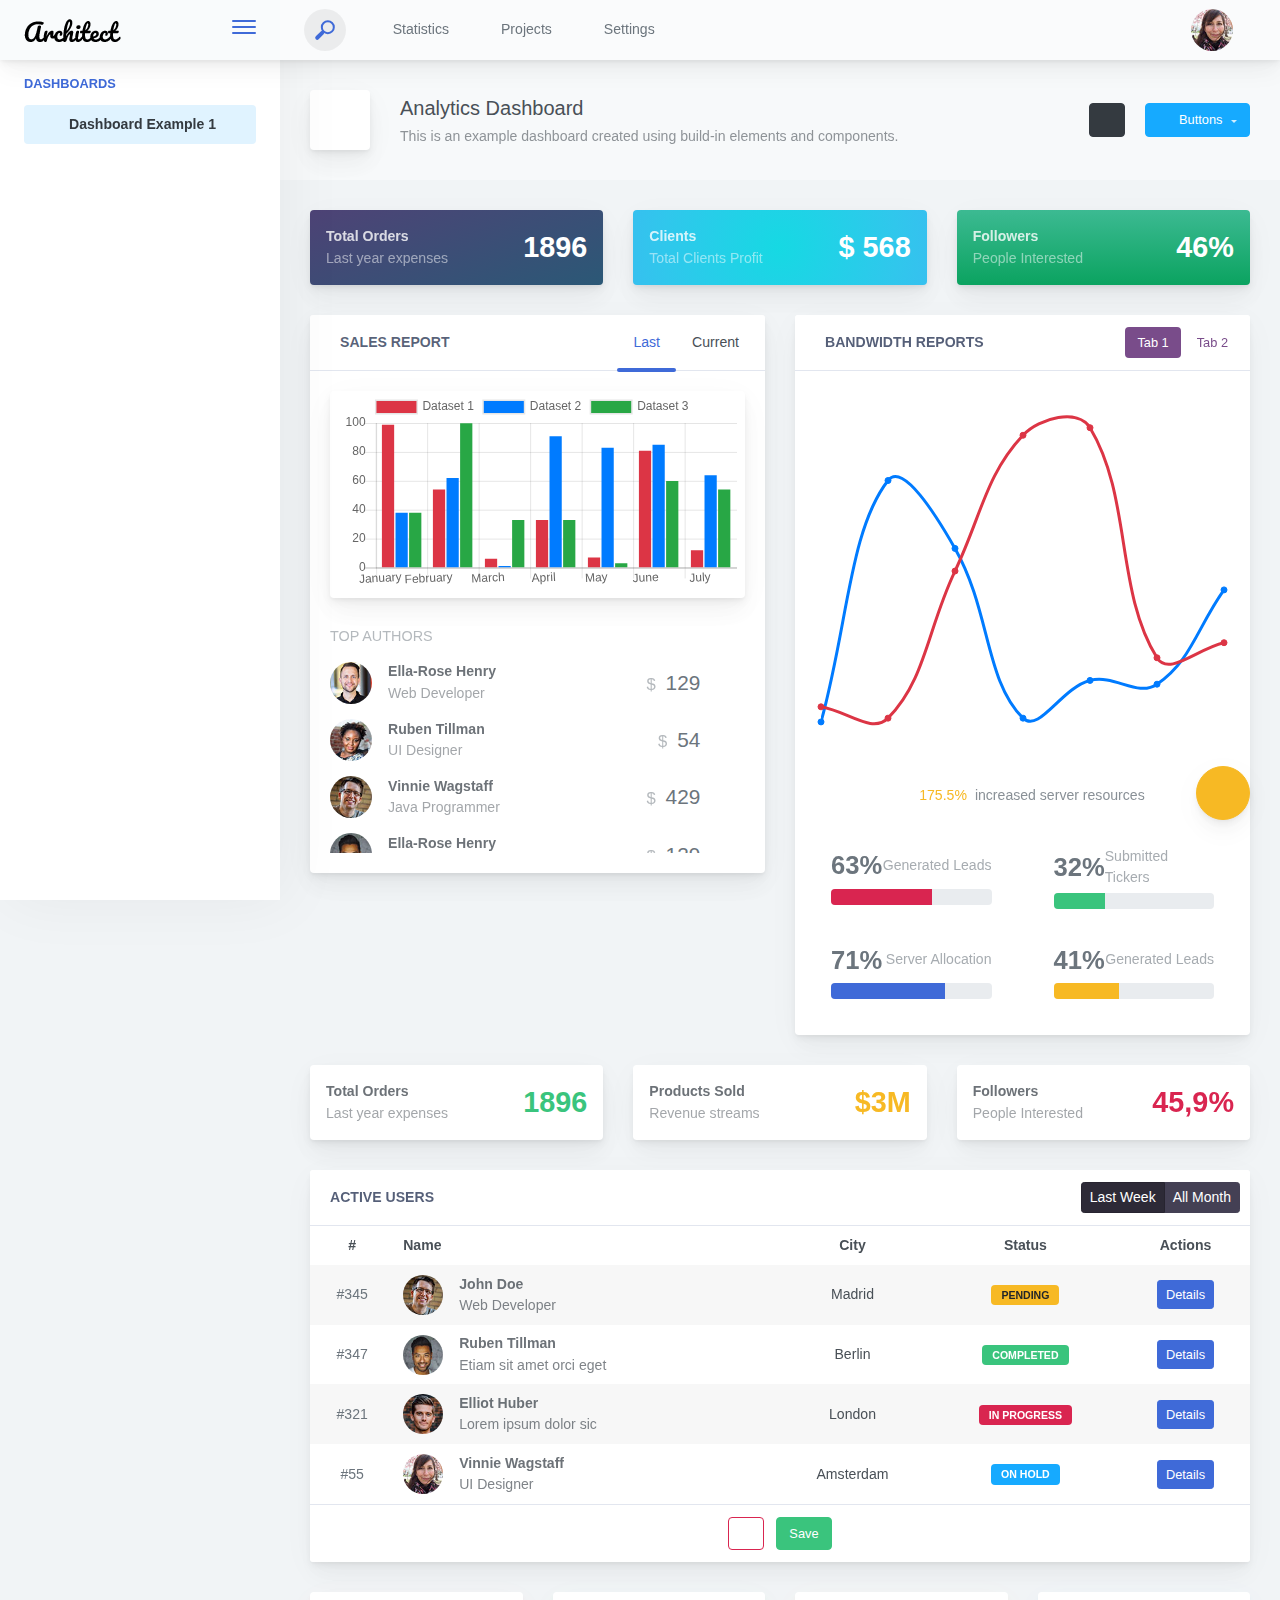
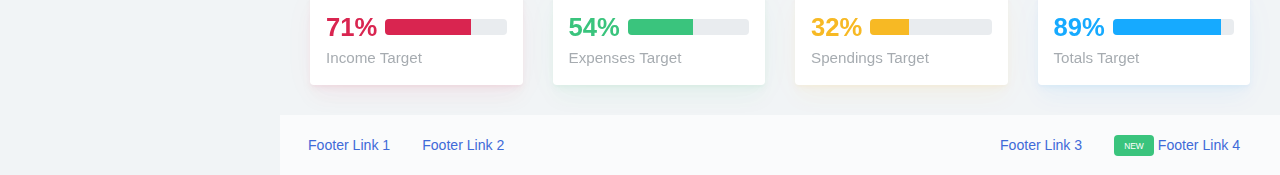
==== dashboard.html @ 9f09ddbc "Dashboard login" ====
<!doctype html>
<html lang="en">

<head>
    <meta charset="utf-8">
    <meta http-equiv="X-UA-Compatible" content="IE=edge">
    <meta http-equiv="Content-Language" content="en">
    <meta http-equiv="Content-Type" content="text/html; charset=utf-8" />
    <title>Dashboard</title>
    <meta name="viewport"
        content="width=device-width, initial-scale=1, maximum-scale=1, user-scalable=no, shrink-to-fit=no" />
    <meta name="msapplication-tap-highlight" content="no">
    <link href="./css/dash.css" rel="stylesheet">
</head>

<body>
    <div class="app-container app-theme-white body-tabs-shadow fixed-sidebar fixed-header">
        <div class="app-header header-shadow">
            <div class="app-header__logo">
                <div class="logo-src"></div>
                <div class="header__pane ml-auto">
                    <div>
                        <button type="button" class="hamburger close-sidebar-btn hamburger--elastic"
                            data-class="closed-sidebar">
                            <span class="hamburger-box">
                                <span class="hamburger-inner"></span>
                            </span>
                        </button>
                    </div>
                </div>
            </div>
            <div class="app-header__mobile-menu">
                <div>
                    <button type="button" class="hamburger hamburger--elastic mobile-toggle-nav">
                        <span class="hamburger-box">
                            <span class="hamburger-inner"></span>
                        </span>
                    </button>
                </div>
            </div>
            <div class="app-header__menu">
                <span>
                    <button type="button"
                        class="btn-icon btn-icon-only btn btn-primary btn-sm mobile-toggle-header-nav">
                        <span class="btn-icon-wrapper">
                            <i class="fa fa-ellipsis-v fa-w-6"></i>
                        </span>
                    </button>
                </span>
            </div>
            <div class="app-header__content">
                <div class="app-header-left">
                    <div class="search-wrapper">
                        <div class="input-holder">
                            <input type="text" class="search-input" placeholder="Type to search">
                            <button class="search-icon"><span></span></button>
                        </div>
                        <button class="close"></button>
                    </div>
                    <ul class="header-menu nav">
                        <li class="nav-item">
                            <a href="javascript:void(0);" class="nav-link">
                                <i class="nav-link-icon fa fa-database"> </i>
                                Statistics
                            </a>
                        </li>
                        <li class="btn-group nav-item">
                            <a href="javascript:void(0);" class="nav-link">
                                <i class="nav-link-icon fa fa-edit"></i>
                                Projects
                            </a>
                        </li>
                        <li class="dropdown nav-item">
                            <a href="javascript:void(0);" class="nav-link">
                                <i class="nav-link-icon fa fa-cog"></i>
                                Settings
                            </a>
                        </li>
                    </ul>
                </div>
                <div class="app-header-right">
                    <div class="header-btn-lg pr-0">
                        <div class="widget-content p-0">
                            <div class="widget-content-wrapper">
                                <div class="widget-content-left">
                                    <div class="btn-group">
                                        <a data-toggle="dropdown" aria-haspopup="true" aria-expanded="false"
                                            class="p-0 btn">
                                            <img width="42" class="rounded-circle" src="assets/images/avatars/1.jpg"
                                                alt="">
                                            <i class="fa fa-angle-down ml-2 opacity-8"></i>
                                        </a>
                                        <div tabindex="-1" role="menu" aria-hidden="true"
                                            class="dropdown-menu dropdown-menu-right">
                                            <button type="button" tabindex="0" class="dropdown-item">User
                                                Account</button>
                                            <button type="button" tabindex="0" class="dropdown-item">Settings</button>
                                            <h6 tabindex="-1" class="dropdown-header">Header</h6>
                                            <button type="button" tabindex="0" class="dropdown-item">Actions</button>
                                            <div tabindex="-1" class="dropdown-divider"></div>
                                            <button type="button" tabindex="0" class="dropdown-item">Dividers</button>
                                        </div>
                                    </div>
                                </div>
                                <div class="widget-content-left  ml-3 header-user-info">
                                    <div class="widget-heading">
                                        Alina Mclourd
                                    </div>
                                    <div class="widget-subheading">
                                        VP People Manager
                                    </div>
                                </div>
                                <div class="widget-content-right header-user-info ml-3">
                                    <button type="button"
                                        class="btn-shadow p-1 btn btn-primary btn-sm show-toastr-example">
                                        <i class="fa text-white fa-calendar pr-1 pl-1"></i>
                                    </button>
                                </div>
                            </div>
                        </div>
                    </div>
                </div>
            </div>
        </div>
        <div class="ui-theme-settings">
            <button type="button" id="TooltipDemo" class="btn-open-options btn btn-warning">
                <i class="fa fa-cog fa-w-16 fa-spin fa-2x"></i>
            </button>
            <div class="theme-settings__inner">
                <div class="scrollbar-container">
                    <div class="theme-settings__options-wrapper">
                        <h3 class="themeoptions-heading">Layout Options
                        </h3>
                        <div class="p-3">
                            <ul class="list-group">
                                <li class="list-group-item">
                                    <div class="widget-content p-0">
                                        <div class="widget-content-wrapper">
                                            <div class="widget-content-left mr-3">
                                                <div class="switch has-switch switch-container-class"
                                                    data-class="fixed-header">
                                                    <div class="switch-animate switch-on">
                                                        <input type="checkbox" checked data-toggle="toggle"
                                                            data-onstyle="success">
                                                    </div>
                                                </div>
                                            </div>
                                            <div class="widget-content-left">
                                                <div class="widget-heading">Fixed Header
                                                </div>
                                                <div class="widget-subheading">Makes the header top fixed, always
                                                    visible!
                                                </div>
                                            </div>
                                        </div>
                                    </div>
                                </li>
                                <li class="list-group-item">
                                    <div class="widget-content p-0">
                                        <div class="widget-content-wrapper">
                                            <div class="widget-content-left mr-3">
                                                <div class="switch has-switch switch-container-class"
                                                    data-class="fixed-sidebar">
                                                    <div class="switch-animate switch-on">
                                                        <input type="checkbox" checked data-toggle="toggle"
                                                            data-onstyle="success">
                                                    </div>
                                                </div>
                                            </div>
                                            <div class="widget-content-left">
                                                <div class="widget-heading">Fixed Sidebar
                                                </div>
                                                <div class="widget-subheading">Makes the sidebar left fixed, always
                                                    visible!
                                                </div>
                                            </div>
                                        </div>
                                    </div>
                                </li>
                                <li class="list-group-item">
                                    <div class="widget-content p-0">
                                        <div class="widget-content-wrapper">
                                            <div class="widget-content-left mr-3">
                                                <div class="switch has-switch switch-container-class"
                                                    data-class="fixed-footer">
                                                    <div class="switch-animate switch-off">
                                                        <input type="checkbox" data-toggle="toggle"
                                                            data-onstyle="success">
                                                    </div>
                                                </div>
                                            </div>
                                            <div class="widget-content-left">
                                                <div class="widget-heading">Fixed Footer
                                                </div>
                                                <div class="widget-subheading">Makes the app footer bottom fixed, always
                                                    visible!
                                                </div>
                                            </div>
                                        </div>
                                    </div>
                                </li>
                            </ul>
                        </div>
                        <h3 class="themeoptions-heading">
                            <div>
                                Header Options
                            </div>
                            <button type="button"
                                class="btn-pill btn-shadow btn-wide ml-auto btn btn-focus btn-sm switch-header-cs-class"
                                data-class="">
                                Restore Default
                            </button>
                        </h3>
                        <div class="p-3">
                            <ul class="list-group">
                                <li class="list-group-item">
                                    <h5 class="pb-2">Choose Color Scheme
                                    </h5>
                                    <div class="theme-settings-swatches">
                                        <div class="swatch-holder bg-primary switch-header-cs-class"
                                            data-class="bg-primary header-text-light">
                                        </div>
                                        <div class="swatch-holder bg-secondary switch-header-cs-class"
                                            data-class="bg-secondary header-text-light">
                                        </div>
                                        <div class="swatch-holder bg-success switch-header-cs-class"
                                            data-class="bg-success header-text-dark">
                                        </div>
                                        <div class="swatch-holder bg-info switch-header-cs-class"
                                            data-class="bg-info header-text-dark">
                                        </div>
                                        <div class="swatch-holder bg-warning switch-header-cs-class"
                                            data-class="bg-warning header-text-dark">
                                        </div>
                                        <div class="swatch-holder bg-danger switch-header-cs-class"
                                            data-class="bg-danger header-text-light">
                                        </div>
                                        <div class="swatch-holder bg-light switch-header-cs-class"
                                            data-class="bg-light header-text-dark">
                                        </div>
                                        <div class="swatch-holder bg-dark switch-header-cs-class"
                                            data-class="bg-dark header-text-light">
                                        </div>
                                        <div class="swatch-holder bg-focus switch-header-cs-class"
                                            data-class="bg-focus header-text-light">
                                        </div>
                                        <div class="swatch-holder bg-alternate switch-header-cs-class"
                                            data-class="bg-alternate header-text-light">
                                        </div>
                                        <div class="divider">
                                        </div>
                                        <div class="swatch-holder bg-vicious-stance switch-header-cs-class"
                                            data-class="bg-vicious-stance header-text-light">
                                        </div>
                                        <div class="swatch-holder bg-midnight-bloom switch-header-cs-class"
                                            data-class="bg-midnight-bloom header-text-light">
                                        </div>
                                        <div class="swatch-holder bg-night-sky switch-header-cs-class"
                                            data-class="bg-night-sky header-text-light">
                                        </div>
                                        <div class="swatch-holder bg-slick-carbon switch-header-cs-class"
                                            data-class="bg-slick-carbon header-text-light">
                                        </div>
                                        <div class="swatch-holder bg-asteroid switch-header-cs-class"
                                            data-class="bg-asteroid header-text-light">
                                        </div>
                                        <div class="swatch-holder bg-royal switch-header-cs-class"
                                            data-class="bg-royal header-text-light">
                                        </div>
                                        <div class="swatch-holder bg-warm-flame switch-header-cs-class"
                                            data-class="bg-warm-flame header-text-dark">
                                        </div>
                                        <div class="swatch-holder bg-night-fade switch-header-cs-class"
                                            data-class="bg-night-fade header-text-dark">
                                        </div>
                                        <div class="swatch-holder bg-sunny-morning switch-header-cs-class"
                                            data-class="bg-sunny-morning header-text-dark">
                                        </div>
                                        <div class="swatch-holder bg-tempting-azure switch-header-cs-class"
                                            data-class="bg-tempting-azure header-text-dark">
                                        </div>
                                        <div class="swatch-holder bg-amy-crisp switch-header-cs-class"
                                            data-class="bg-amy-crisp header-text-dark">
                                        </div>
                                        <div class="swatch-holder bg-heavy-rain switch-header-cs-class"
                                            data-class="bg-heavy-rain header-text-dark">
                                        </div>
                                        <div class="swatch-holder bg-mean-fruit switch-header-cs-class"
                                            data-class="bg-mean-fruit header-text-dark">
                                        </div>
                                        <div class="swatch-holder bg-malibu-beach switch-header-cs-class"
                                            data-class="bg-malibu-beach header-text-light">
                                        </div>
                                        <div class="swatch-holder bg-deep-blue switch-header-cs-class"
                                            data-class="bg-deep-blue header-text-dark">
                                        </div>
                                        <div class="swatch-holder bg-ripe-malin switch-header-cs-class"
                                            data-class="bg-ripe-malin header-text-light">
                                        </div>
                                        <div class="swatch-holder bg-arielle-smile switch-header-cs-class"
                                            data-class="bg-arielle-smile header-text-light">
                                        </div>
                                        <div class="swatch-holder bg-plum-plate switch-header-cs-class"
                                            data-class="bg-plum-plate header-text-light">
                                        </div>
                                        <div class="swatch-holder bg-happy-fisher switch-header-cs-class"
                                            data-class="bg-happy-fisher header-text-dark">
                                        </div>
                                        <div class="swatch-holder bg-happy-itmeo switch-header-cs-class"
                                            data-class="bg-happy-itmeo header-text-light">
                                        </div>
                                        <div class="swatch-holder bg-mixed-hopes switch-header-cs-class"
                                            data-class="bg-mixed-hopes header-text-light">
                                        </div>
                                        <div class="swatch-holder bg-strong-bliss switch-header-cs-class"
                                            data-class="bg-strong-bliss header-text-light">
                                        </div>
                                        <div class="swatch-holder bg-grow-early switch-header-cs-class"
                                            data-class="bg-grow-early header-text-light">
                                        </div>
                                        <div class="swatch-holder bg-love-kiss switch-header-cs-class"
                                            data-class="bg-love-kiss header-text-light">
                                        </div>
                                        <div class="swatch-holder bg-premium-dark switch-header-cs-class"
                                            data-class="bg-premium-dark header-text-light">
                                        </div>
                                        <div class="swatch-holder bg-happy-green switch-header-cs-class"
                                            data-class="bg-happy-green header-text-light">
                                        </div>
                                    </div>
                                </li>
                            </ul>
                        </div>
                        <h3 class="themeoptions-heading">
                            <div>Sidebar Options</div>
                            <button type="button"
                                class="btn-pill btn-shadow btn-wide ml-auto btn btn-focus btn-sm switch-sidebar-cs-class"
                                data-class="">
                                Restore Default
                            </button>
                        </h3>
                        <div class="p-3">
                            <ul class="list-group">
                                <li class="list-group-item">
                                    <h5 class="pb-2">Choose Color Scheme
                                    </h5>
                                    <div class="theme-settings-swatches">
                                        <div class="swatch-holder bg-primary switch-sidebar-cs-class"
                                            data-class="bg-primary sidebar-text-light">
                                        </div>
                                        <div class="swatch-holder bg-secondary switch-sidebar-cs-class"
                                            data-class="bg-secondary sidebar-text-light">
                                        </div>
                                        <div class="swatch-holder bg-success switch-sidebar-cs-class"
                                            data-class="bg-success sidebar-text-dark">
                                        </div>
                                        <div class="swatch-holder bg-info switch-sidebar-cs-class"
                                            data-class="bg-info sidebar-text-dark">
                                        </div>
                                        <div class="swatch-holder bg-warning switch-sidebar-cs-class"
                                            data-class="bg-warning sidebar-text-dark">
                                        </div>
                                        <div class="swatch-holder bg-danger switch-sidebar-cs-class"
                                            data-class="bg-danger sidebar-text-light">
                                        </div>
                                        <div class="swatch-holder bg-light switch-sidebar-cs-class"
                                            data-class="bg-light sidebar-text-dark">
                                        </div>
                                        <div class="swatch-holder bg-dark switch-sidebar-cs-class"
                                            data-class="bg-dark sidebar-text-light">
                                        </div>
                                        <div class="swatch-holder bg-focus switch-sidebar-cs-class"
                                            data-class="bg-focus sidebar-text-light">
                                        </div>
                                        <div class="swatch-holder bg-alternate switch-sidebar-cs-class"
                                            data-class="bg-alternate sidebar-text-light">
                                        </div>
                                        <div class="divider">
                                        </div>
                                        <div class="swatch-holder bg-vicious-stance switch-sidebar-cs-class"
                                            data-class="bg-vicious-stance sidebar-text-light">
                                        </div>
                                        <div class="swatch-holder bg-midnight-bloom switch-sidebar-cs-class"
                                            data-class="bg-midnight-bloom sidebar-text-light">
                                        </div>
                                        <div class="swatch-holder bg-night-sky switch-sidebar-cs-class"
                                            data-class="bg-night-sky sidebar-text-light">
                                        </div>
                                        <div class="swatch-holder bg-slick-carbon switch-sidebar-cs-class"
                                            data-class="bg-slick-carbon sidebar-text-light">
                                        </div>
                                        <div class="swatch-holder bg-asteroid switch-sidebar-cs-class"
                                            data-class="bg-asteroid sidebar-text-light">
                                        </div>
                                        <div class="swatch-holder bg-royal switch-sidebar-cs-class"
                                            data-class="bg-royal sidebar-text-light">
                                        </div>
                                        <div class="swatch-holder bg-warm-flame switch-sidebar-cs-class"
                                            data-class="bg-warm-flame sidebar-text-dark">
                                        </div>
                                        <div class="swatch-holder bg-night-fade switch-sidebar-cs-class"
                                            data-class="bg-night-fade sidebar-text-dark">
                                        </div>
                                        <div class="swatch-holder bg-sunny-morning switch-sidebar-cs-class"
                                            data-class="bg-sunny-morning sidebar-text-dark">
                                        </div>
                                        <div class="swatch-holder bg-tempting-azure switch-sidebar-cs-class"
                                            data-class="bg-tempting-azure sidebar-text-dark">
                                        </div>
                                        <div class="swatch-holder bg-amy-crisp switch-sidebar-cs-class"
                                            data-class="bg-amy-crisp sidebar-text-dark">
                                        </div>
                                        <div class="swatch-holder bg-heavy-rain switch-sidebar-cs-class"
                                            data-class="bg-heavy-rain sidebar-text-dark">
                                        </div>
                                        <div class="swatch-holder bg-mean-fruit switch-sidebar-cs-class"
                                            data-class="bg-mean-fruit sidebar-text-dark">
                                        </div>
                                        <div class="swatch-holder bg-malibu-beach switch-sidebar-cs-class"
                                            data-class="bg-malibu-beach sidebar-text-light">
                                        </div>
                                        <div class="swatch-holder bg-deep-blue switch-sidebar-cs-class"
                                            data-class="bg-deep-blue sidebar-text-dark">
                                        </div>
                                        <div class="swatch-holder bg-ripe-malin switch-sidebar-cs-class"
                                            data-class="bg-ripe-malin sidebar-text-light">
                                        </div>
                                        <div class="swatch-holder bg-arielle-smile switch-sidebar-cs-class"
                                            data-class="bg-arielle-smile sidebar-text-light">
                                        </div>
                                        <div class="swatch-holder bg-plum-plate switch-sidebar-cs-class"
                                            data-class="bg-plum-plate sidebar-text-light">
                                        </div>
                                        <div class="swatch-holder bg-happy-fisher switch-sidebar-cs-class"
                                            data-class="bg-happy-fisher sidebar-text-dark">
                                        </div>
                                        <div class="swatch-holder bg-happy-itmeo switch-sidebar-cs-class"
                                            data-class="bg-happy-itmeo sidebar-text-light">
                                        </div>
                                        <div class="swatch-holder bg-mixed-hopes switch-sidebar-cs-class"
                                            data-class="bg-mixed-hopes sidebar-text-light">
                                        </div>
                                        <div class="swatch-holder bg-strong-bliss switch-sidebar-cs-class"
                                            data-class="bg-strong-bliss sidebar-text-light">
                                        </div>
                                        <div class="swatch-holder bg-grow-early switch-sidebar-cs-class"
                                            data-class="bg-grow-early sidebar-text-light">
                                        </div>
                                        <div class="swatch-holder bg-love-kiss switch-sidebar-cs-class"
                                            data-class="bg-love-kiss sidebar-text-light">
                                        </div>
                                        <div class="swatch-holder bg-premium-dark switch-sidebar-cs-class"
                                            data-class="bg-premium-dark sidebar-text-light">
                                        </div>
                                        <div class="swatch-holder bg-happy-green switch-sidebar-cs-class"
                                            data-class="bg-happy-green sidebar-text-light">
                                        </div>
                                    </div>
                                </li>
                            </ul>
                        </div>
                        <h3 class="themeoptions-heading">
                            <div>Main Content Options</div>
                            <button type="button"
                                class="btn-pill btn-shadow btn-wide ml-auto active btn btn-focus btn-sm">Restore Default
                            </button>
                        </h3>
                        <div class="p-3">
                            <ul class="list-group">
                                <li class="list-group-item">
                                    <h5 class="pb-2">Page Section Tabs
                                    </h5>
                                    <div class="theme-settings-swatches">
                                        <div role="group" class="mt-2 btn-group">
                                            <button type="button"
                                                class="btn-wide btn-shadow btn-primary btn btn-secondary switch-theme-class"
                                                data-class="body-tabs-line">
                                                Line
                                            </button>
                                            <button type="button"
                                                class="btn-wide btn-shadow btn-primary active btn btn-secondary switch-theme-class"
                                                data-class="body-tabs-shadow">
                                                Shadow
                                            </button>
                                        </div>
                                    </div>
                                </li>
                            </ul>
                        </div>
                    </div>
                </div>
            </div>
        </div>
        <div class="app-main">
            <div class="app-sidebar sidebar-shadow">
                <div class="app-header__logo">
                    <div class="logo-src"></div>
                    <div class="header__pane ml-auto">
                        <div>
                            <button type="button" class="hamburger close-sidebar-btn hamburger--elastic"
                                data-class="closed-sidebar">
                                <span class="hamburger-box">
                                    <span class="hamburger-inner"></span>
                                </span>
                            </button>
                        </div>
                    </div>
                </div>
                <div class="app-header__mobile-menu">
                    <div>
                        <button type="button" class="hamburger hamburger--elastic mobile-toggle-nav">
                            <span class="hamburger-box">
                                <span class="hamburger-inner"></span>
                            </span>
                        </button>
                    </div>
                </div>
                <div class="app-header__menu">
                    <span>
                        <button type="button"
                            class="btn-icon btn-icon-only btn btn-primary btn-sm mobile-toggle-header-nav">
                            <span class="btn-icon-wrapper">
                                <i class="fa fa-ellipsis-v fa-w-6"></i>
                            </span>
                        </button>
                    </span>
                </div>
                <div class="scrollbar-sidebar">
                    <div class="app-sidebar__inner">
                        <ul class="vertical-nav-menu">
                            <li class="app-sidebar__heading">Dashboards</li>
                            <li>
                                <a href="index.html" class="mm-active">
                                    <i class="metismenu-icon pe-7s-rocket"></i>
                                    Dashboard Example 1
                                </a>
                            </li>                            
                        </ul>
                    </div>
                </div>
            </div>
            <div class="app-main__outer">
                <div class="app-main__inner">
                    <div class="app-page-title">
                        <div class="page-title-wrapper">
                            <div class="page-title-heading">
                                <div class="page-title-icon">
                                    <i class="pe-7s-car icon-gradient bg-mean-fruit">
                                    </i>
                                </div>
                                <div>Analytics Dashboard
                                    <div class="page-title-subheading">This is an example dashboard created using
                                        build-in elements and components.
                                    </div>
                                </div>
                            </div>
                            <div class="page-title-actions">
                                <button type="button" data-toggle="tooltip" title="Example Tooltip"
                                    data-placement="bottom" class="btn-shadow mr-3 btn btn-dark">
                                    <i class="fa fa-star"></i>
                                </button>
                                <div class="d-inline-block dropdown">
                                    <button type="button" data-toggle="dropdown" aria-haspopup="true"
                                        aria-expanded="false" class="btn-shadow dropdown-toggle btn btn-info">
                                        <span class="btn-icon-wrapper pr-2 opacity-7">
                                            <i class="fa fa-business-time fa-w-20"></i>
                                        </span>
                                        Buttons
                                    </button>
                                    <div tabindex="-1" role="menu" aria-hidden="true"
                                        class="dropdown-menu dropdown-menu-right">
                                        <ul class="nav flex-column">
                                            <li class="nav-item">
                                                <a href="javascript:void(0);" class="nav-link">
                                                    <i class="nav-link-icon lnr-inbox"></i>
                                                    <span>
                                                        Inbox
                                                    </span>
                                                    <div class="ml-auto badge badge-pill badge-secondary">86</div>
                                                </a>
                                            </li>
                                            <li class="nav-item">
                                                <a href="javascript:void(0);" class="nav-link">
                                                    <i class="nav-link-icon lnr-book"></i>
                                                    <span>
                                                        Book
                                                    </span>
                                                    <div class="ml-auto badge badge-pill badge-danger">5</div>
                                                </a>
                                            </li>
                                            <li class="nav-item">
                                                <a href="javascript:void(0);" class="nav-link">
                                                    <i class="nav-link-icon lnr-picture"></i>
                                                    <span>
                                                        Picture
                                                    </span>
                                                </a>
                                            </li>
                                            <li class="nav-item">
                                                <a disabled href="javascript:void(0);" class="nav-link disabled">
                                                    <i class="nav-link-icon lnr-file-empty"></i>
                                                    <span>
                                                        File Disabled
                                                    </span>
                                                </a>
                                            </li>
                                        </ul>
                                    </div>
                                </div>
                            </div>
                        </div>
                    </div>
                    <div class="row">
                        <div class="col-md-6 col-xl-4">
                            <div class="card mb-3 widget-content bg-midnight-bloom">
                                <div class="widget-content-wrapper text-white">
                                    <div class="widget-content-left">
                                        <div class="widget-heading">Total Orders</div>
                                        <div class="widget-subheading">Last year expenses</div>
                                    </div>
                                    <div class="widget-content-right">
                                        <div class="widget-numbers text-white"><span>1896</span></div>
                                    </div>
                                </div>
                            </div>
                        </div>
                        <div class="col-md-6 col-xl-4">
                            <div class="card mb-3 widget-content bg-arielle-smile">
                                <div class="widget-content-wrapper text-white">
                                    <div class="widget-content-left">
                                        <div class="widget-heading">Clients</div>
                                        <div class="widget-subheading">Total Clients Profit</div>
                                    </div>
                                    <div class="widget-content-right">
                                        <div class="widget-numbers text-white"><span>$ 568</span></div>
                                    </div>
                                </div>
                            </div>
                        </div>
                        <div class="col-md-6 col-xl-4">
                            <div class="card mb-3 widget-content bg-grow-early">
                                <div class="widget-content-wrapper text-white">
                                    <div class="widget-content-left">
                                        <div class="widget-heading">Followers</div>
                                        <div class="widget-subheading">People Interested</div>
                                    </div>
                                    <div class="widget-content-right">
                                        <div class="widget-numbers text-white"><span>46%</span></div>
                                    </div>
                                </div>
                            </div>
                        </div>
                        <div class="d-xl-none d-lg-block col-md-6 col-xl-4">
                            <div class="card mb-3 widget-content bg-premium-dark">
                                <div class="widget-content-wrapper text-white">
                                    <div class="widget-content-left">
                                        <div class="widget-heading">Products Sold</div>
                                        <div class="widget-subheading">Revenue streams</div>
                                    </div>
                                    <div class="widget-content-right">
                                        <div class="widget-numbers text-warning"><span>$14M</span></div>
                                    </div>
                                </div>
                            </div>
                        </div>
                    </div>
                    <div class="row">
                        <div class="col-md-12 col-lg-6">
                            <div class="mb-3 card">
                                <div class="card-header-tab card-header-tab-animation card-header">
                                    <div class="card-header-title">
                                        <i class="header-icon lnr-apartment icon-gradient bg-love-kiss"> </i>
                                        Sales Report
                                    </div>
                                    <ul class="nav">
                                        <li class="nav-item"><a href="javascript:void(0);"
                                                class="active nav-link">Last</a></li>
                                        <li class="nav-item"><a href="javascript:void(0);"
                                                class="nav-link second-tab-toggle">Current</a></li>
                                    </ul>
                                </div>
                                <div class="card-body">
                                    <div class="tab-content">
                                        <div class="tab-pane fade show active" id="tabs-eg-77">
                                            <div class="card mb-3 widget-chart widget-chart2 text-left w-100">
                                                <div class="widget-chat-wrapper-outer">
                                                    <div
                                                        class="widget-chart-wrapper widget-chart-wrapper-lg opacity-10 m-0">
                                                        <canvas id="canvas"></canvas>
                                                    </div>
                                                </div>
                                            </div>
                                            <h6
                                                class="text-muted text-uppercase font-size-md opacity-5 font-weight-normal">
                                                Top Authors</h6>
                                            <div class="scroll-area-sm">
                                                <div class="scrollbar-container">
                                                    <ul
                                                        class="rm-list-borders rm-list-borders-scroll list-group list-group-flush">
                                                        <li class="list-group-item">
                                                            <div class="widget-content p-0">
                                                                <div class="widget-content-wrapper">
                                                                    <div class="widget-content-left mr-3">
                                                                        <img width="42" class="rounded-circle"
                                                                            src="assets/images/avatars/9.jpg" alt="">
                                                                    </div>
                                                                    <div class="widget-content-left">
                                                                        <div class="widget-heading">Ella-Rose Henry
                                                                        </div>
                                                                        <div class="widget-subheading">Web Developer
                                                                        </div>
                                                                    </div>
                                                                    <div class="widget-content-right">
                                                                        <div class="font-size-xlg text-muted">
                                                                            <small class="opacity-5 pr-1">$</small>
                                                                            <span>129</span>
                                                                            <small class="text-danger pl-2">
                                                                                <i class="fa fa-angle-down"></i>
                                                                            </small>
                                                                        </div>
                                                                    </div>
                                                                </div>
                                                            </div>
                                                        </li>
                                                        <li class="list-group-item">
                                                            <div class="widget-content p-0">
                                                                <div class="widget-content-wrapper">
                                                                    <div class="widget-content-left mr-3">
                                                                        <img width="42" class="rounded-circle"
                                                                            src="assets/images/avatars/5.jpg" alt="">
                                                                    </div>
                                                                    <div class="widget-content-left">
                                                                        <div class="widget-heading">Ruben Tillman</div>
                                                                        <div class="widget-subheading">UI Designer</div>
                                                                    </div>
                                                                    <div class="widget-content-right">
                                                                        <div class="font-size-xlg text-muted">
                                                                            <small class="opacity-5 pr-1">$</small>
                                                                            <span>54</span>
                                                                            <small class="text-success pl-2">
                                                                                <i class="fa fa-angle-up"></i>
                                                                            </small>
                                                                        </div>
                                                                    </div>
                                                                </div>
                                                            </div>
                                                        </li>
                                                        <li class="list-group-item">
                                                            <div class="widget-content p-0">
                                                                <div class="widget-content-wrapper">
                                                                    <div class="widget-content-left mr-3">
                                                                        <img width="42" class="rounded-circle"
                                                                            src="assets/images/avatars/4.jpg" alt="">
                                                                    </div>
                                                                    <div class="widget-content-left">
                                                                        <div class="widget-heading">Vinnie Wagstaff
                                                                        </div>
                                                                        <div class="widget-subheading">Java Programmer
                                                                        </div>
                                                                    </div>
                                                                    <div class="widget-content-right">
                                                                        <div class="font-size-xlg text-muted">
                                                                            <small class="opacity-5 pr-1">$</small>
                                                                            <span>429</span>
                                                                            <small class="text-warning pl-2">
                                                                                <i class="fa fa-dot-circle"></i>
                                                                            </small>
                                                                        </div>
                                                                    </div>
                                                                </div>
                                                            </div>
                                                        </li>
                                                        <li class="list-group-item">
                                                            <div class="widget-content p-0">
                                                                <div class="widget-content-wrapper">
                                                                    <div class="widget-content-left mr-3">
                                                                        <img width="42" class="rounded-circle"
                                                                            src="assets/images/avatars/3.jpg" alt="">
                                                                    </div>
                                                                    <div class="widget-content-left">
                                                                        <div class="widget-heading">Ella-Rose Henry
                                                                        </div>
                                                                        <div class="widget-subheading">Web Developer
                                                                        </div>
                                                                    </div>
                                                                    <div class="widget-content-right">
                                                                        <div class="font-size-xlg text-muted">
                                                                            <small class="opacity-5 pr-1">$</small>
                                                                            <span>129</span>
                                                                            <small class="text-danger pl-2">
                                                                                <i class="fa fa-angle-down"></i>
                                                                            </small>
                                                                        </div>
                                                                    </div>
                                                                </div>
                                                            </div>
                                                        </li>
                                                        <li class="list-group-item">
                                                            <div class="widget-content p-0">
                                                                <div class="widget-content-wrapper">
                                                                    <div class="widget-content-left mr-3">
                                                                        <img width="42" class="rounded-circle"
                                                                            src="assets/images/avatars/2.jpg" alt="">
                                                                    </div>
                                                                    <div class="widget-content-left">
                                                                        <div class="widget-heading">Ruben Tillman</div>
                                                                        <div class="widget-subheading">UI Designer</div>
                                                                    </div>
                                                                    <div class="widget-content-right">
                                                                        <div class="font-size-xlg text-muted">
                                                                            <small class="opacity-5 pr-1">$</small>
                                                                            <span>54</span>
                                                                            <small class="text-success pl-2">
                                                                                <i class="fa fa-angle-up"></i>
                                                                            </small>
                                                                        </div>
                                                                    </div>
                                                                </div>
                                                            </div>
                                                        </li>
                                                    </ul>
                                                </div>
                                            </div>
                                        </div>
                                    </div>
                                </div>
                            </div>
                        </div>
                        <div class="col-md-12 col-lg-6">
                            <div class="mb-3 card">
                                <div class="card-header-tab card-header">
                                    <div class="card-header-title">
                                        <i class="header-icon lnr-rocket icon-gradient bg-tempting-azure"> </i>
                                        Bandwidth Reports
                                    </div>
                                    <div class="btn-actions-pane-right">
                                        <div class="nav">
                                            <a href="javascript:void(0);"
                                                class="border-0 btn-pill btn-wide btn-transition active btn btn-outline-alternate">Tab
                                                1</a>
                                            <a href="javascript:void(0);"
                                                class="ml-1 btn-pill btn-wide border-0 btn-transition  btn btn-outline-alternate second-tab-toggle-alt">Tab
                                                2</a>
                                        </div>
                                    </div>
                                </div>
                                <div class="tab-content">
                                    <div class="tab-pane fade active show" id="tab-eg-55">
                                        <div class="widget-chart p-3">
                                            <div style="height: 350px">
                                                <canvas id="line-chart"></canvas>
                                            </div>
                                            <div class="widget-chart-content text-center mt-5">
                                                <div class="widget-description mt-0 text-warning">
                                                    <i class="fa fa-arrow-left"></i>
                                                    <span class="pl-1">175.5%</span>
                                                    <span class="text-muted opacity-8 pl-1">increased server
                                                        resources</span>
                                                </div>
                                            </div>
                                        </div>
                                        <div class="pt-2 card-body">
                                            <div class="row">
                                                <div class="col-md-6">
                                                    <div class="widget-content">
                                                        <div class="widget-content-outer">
                                                            <div class="widget-content-wrapper">
                                                                <div class="widget-content-left">
                                                                    <div class="widget-numbers fsize-3 text-muted">63%
                                                                    </div>
                                                                </div>
                                                                <div class="widget-content-right">
                                                                    <div class="text-muted opacity-6">Generated Leads
                                                                    </div>
                                                                </div>
                                                            </div>
                                                            <div class="widget-progress-wrapper mt-1">
                                                                <div
                                                                    class="progress-bar-sm progress-bar-animated-alt progress">
                                                                    <div class="progress-bar bg-danger"
                                                                        role="progressbar" aria-valuenow="63"
                                                                        aria-valuemin="0" aria-valuemax="100"
                                                                        style="width: 63%;"></div>
                                                                </div>
                                                            </div>
                                                        </div>
                                                    </div>
                                                </div>
                                                <div class="col-md-6">
                                                    <div class="widget-content">
                                                        <div class="widget-content-outer">
                                                            <div class="widget-content-wrapper">
                                                                <div class="widget-content-left">
                                                                    <div class="widget-numbers fsize-3 text-muted">32%
                                                                    </div>
                                                                </div>
                                                                <div class="widget-content-right">
                                                                    <div class="text-muted opacity-6">Submitted Tickers
                                                                    </div>
                                                                </div>
                                                            </div>
                                                            <div class="widget-progress-wrapper mt-1">
                                                                <div
                                                                    class="progress-bar-sm progress-bar-animated-alt progress">
                                                                    <div class="progress-bar bg-success"
                                                                        role="progressbar" aria-valuenow="32"
                                                                        aria-valuemin="0" aria-valuemax="100"
                                                                        style="width: 32%;"></div>
                                                                </div>
                                                            </div>
                                                        </div>
                                                    </div>
                                                </div>
                                                <div class="col-md-6">
                                                    <div class="widget-content">
                                                        <div class="widget-content-outer">
                                                            <div class="widget-content-wrapper">
                                                                <div class="widget-content-left">
                                                                    <div class="widget-numbers fsize-3 text-muted">71%
                                                                    </div>
                                                                </div>
                                                                <div class="widget-content-right">
                                                                    <div class="text-muted opacity-6">Server Allocation
                                                                    </div>
                                                                </div>
                                                            </div>
                                                            <div class="widget-progress-wrapper mt-1">
                                                                <div
                                                                    class="progress-bar-sm progress-bar-animated-alt progress">
                                                                    <div class="progress-bar bg-primary"
                                                                        role="progressbar" aria-valuenow="71"
                                                                        aria-valuemin="0" aria-valuemax="100"
                                                                        style="width: 71%;"></div>
                                                                </div>
                                                            </div>
                                                        </div>
                                                    </div>
                                                </div>
                                                <div class="col-md-6">
                                                    <div class="widget-content">
                                                        <div class="widget-content-outer">
                                                            <div class="widget-content-wrapper">
                                                                <div class="widget-content-left">
                                                                    <div class="widget-numbers fsize-3 text-muted">41%
                                                                    </div>
                                                                </div>
                                                                <div class="widget-content-right">
                                                                    <div class="text-muted opacity-6">Generated Leads
                                                                    </div>
                                                                </div>
                                                            </div>
                                                            <div class="widget-progress-wrapper mt-1">
                                                                <div
                                                                    class="progress-bar-sm progress-bar-animated-alt progress">
                                                                    <div class="progress-bar bg-warning"
                                                                        role="progressbar" aria-valuenow="41"
                                                                        aria-valuemin="0" aria-valuemax="100"
                                                                        style="width: 41%;"></div>
                                                                </div>
                                                            </div>
                                                        </div>
                                                    </div>
                                                </div>
                                            </div>
                                        </div>
                                    </div>
                                </div>
                            </div>
                        </div>
                    </div>
                    <div class="row">
                        <div class="col-md-6 col-xl-4">
                            <div class="card mb-3 widget-content">
                                <div class="widget-content-outer">
                                    <div class="widget-content-wrapper">
                                        <div class="widget-content-left">
                                            <div class="widget-heading">Total Orders</div>
                                            <div class="widget-subheading">Last year expenses</div>
                                        </div>
                                        <div class="widget-content-right">
                                            <div class="widget-numbers text-success">1896</div>
                                        </div>
                                    </div>
                                </div>
                            </div>
                        </div>
                        <div class="col-md-6 col-xl-4">
                            <div class="card mb-3 widget-content">
                                <div class="widget-content-outer">
                                    <div class="widget-content-wrapper">
                                        <div class="widget-content-left">
                                            <div class="widget-heading">Products Sold</div>
                                            <div class="widget-subheading">Revenue streams</div>
                                        </div>
                                        <div class="widget-content-right">
                                            <div class="widget-numbers text-warning">$3M</div>
                                        </div>
                                    </div>
                                </div>
                            </div>
                        </div>
                        <div class="col-md-6 col-xl-4">
                            <div class="card mb-3 widget-content">
                                <div class="widget-content-outer">
                                    <div class="widget-content-wrapper">
                                        <div class="widget-content-left">
                                            <div class="widget-heading">Followers</div>
                                            <div class="widget-subheading">People Interested</div>
                                        </div>
                                        <div class="widget-content-right">
                                            <div class="widget-numbers text-danger">45,9%</div>
                                        </div>
                                    </div>
                                </div>
                            </div>
                        </div>
                        <div class="d-xl-none d-lg-block col-md-6 col-xl-4">
                            <div class="card mb-3 widget-content">
                                <div class="widget-content-outer">
                                    <div class="widget-content-wrapper">
                                        <div class="widget-content-left">
                                            <div class="widget-heading">Income</div>
                                            <div class="widget-subheading">Expected totals</div>
                                        </div>
                                        <div class="widget-content-right">
                                            <div class="widget-numbers text-focus">$147</div>
                                        </div>
                                    </div>
                                    <div class="widget-progress-wrapper">
                                        <div class="progress-bar-sm progress-bar-animated-alt progress">
                                            <div class="progress-bar bg-info" role="progressbar" aria-valuenow="54"
                                                aria-valuemin="0" aria-valuemax="100" style="width: 54%;"></div>
                                        </div>
                                        <div class="progress-sub-label">
                                            <div class="sub-label-left">Expenses</div>
                                            <div class="sub-label-right">100%</div>
                                        </div>
                                    </div>
                                </div>
                            </div>
                        </div>
                    </div>
                    <div class="row">
                        <div class="col-md-12">
                            <div class="main-card mb-3 card">
                                <div class="card-header">Active Users
                                    <div class="btn-actions-pane-right">
                                        <div role="group" class="btn-group-sm btn-group">
                                            <button class="active btn btn-focus">Last Week</button>
                                            <button class="btn btn-focus">All Month</button>
                                        </div>
                                    </div>
                                </div>
                                <div class="table-responsive">
                                    <table class="align-middle mb-0 table table-borderless table-striped table-hover">
                                        <thead>
                                            <tr>
                                                <th class="text-center">#</th>
                                                <th>Name</th>
                                                <th class="text-center">City</th>
                                                <th class="text-center">Status</th>
                                                <th class="text-center">Actions</th>
                                            </tr>
                                        </thead>
                                        <tbody>
                                            <tr>
                                                <td class="text-center text-muted">#345</td>
                                                <td>
                                                    <div class="widget-content p-0">
                                                        <div class="widget-content-wrapper">
                                                            <div class="widget-content-left mr-3">
                                                                <div class="widget-content-left">
                                                                    <img width="40" class="rounded-circle"
                                                                        src="assets/images/avatars/4.jpg" alt="">
                                                                </div>
                                                            </div>
                                                            <div class="widget-content-left flex2">
                                                                <div class="widget-heading">John Doe</div>
                                                                <div class="widget-subheading opacity-7">Web Developer
                                                                </div>
                                                            </div>
                                                        </div>
                                                    </div>
                                                </td>
                                                <td class="text-center">Madrid</td>
                                                <td class="text-center">
                                                    <div class="badge badge-warning">Pending</div>
                                                </td>
                                                <td class="text-center">
                                                    <button type="button" id="PopoverCustomT-1"
                                                        class="btn btn-primary btn-sm">Details</button>
                                                </td>
                                            </tr>
                                            <tr>
                                                <td class="text-center text-muted">#347</td>
                                                <td>
                                                    <div class="widget-content p-0">
                                                        <div class="widget-content-wrapper">
                                                            <div class="widget-content-left mr-3">
                                                                <div class="widget-content-left">
                                                                    <img width="40" class="rounded-circle"
                                                                        src="assets/images/avatars/3.jpg" alt="">
                                                                </div>
                                                            </div>
                                                            <div class="widget-content-left flex2">
                                                                <div class="widget-heading">Ruben Tillman</div>
                                                                <div class="widget-subheading opacity-7">Etiam sit amet
                                                                    orci eget</div>
                                                            </div>
                                                        </div>
                                                    </div>
                                                </td>
                                                <td class="text-center">Berlin</td>
                                                <td class="text-center">
                                                    <div class="badge badge-success">Completed</div>
                                                </td>
                                                <td class="text-center">
                                                    <button type="button" id="PopoverCustomT-2"
                                                        class="btn btn-primary btn-sm">Details</button>
                                                </td>
                                            </tr>
                                            <tr>
                                                <td class="text-center text-muted">#321</td>
                                                <td>
                                                    <div class="widget-content p-0">
                                                        <div class="widget-content-wrapper">
                                                            <div class="widget-content-left mr-3">
                                                                <div class="widget-content-left">
                                                                    <img width="40" class="rounded-circle"
                                                                        src="assets/images/avatars/2.jpg" alt="">
                                                                </div>
                                                            </div>
                                                            <div class="widget-content-left flex2">
                                                                <div class="widget-heading">Elliot Huber</div>
                                                                <div class="widget-subheading opacity-7">Lorem ipsum
                                                                    dolor sic</div>
                                                            </div>
                                                        </div>
                                                    </div>
                                                </td>
                                                <td class="text-center">London</td>
                                                <td class="text-center">
                                                    <div class="badge badge-danger">In Progress</div>
                                                </td>
                                                <td class="text-center">
                                                    <button type="button" id="PopoverCustomT-3"
                                                        class="btn btn-primary btn-sm">Details</button>
                                                </td>
                                            </tr>
                                            <tr>
                                                <td class="text-center text-muted">#55</td>
                                                <td>
                                                    <div class="widget-content p-0">
                                                        <div class="widget-content-wrapper">
                                                            <div class="widget-content-left mr-3">
                                                                <div class="widget-content-left">
                                                                    <img width="40" class="rounded-circle"
                                                                        src="assets/images/avatars/1.jpg" alt=""></div>
                                                            </div>
                                                            <div class="widget-content-left flex2">
                                                                <div class="widget-heading">Vinnie Wagstaff</div>
                                                                <div class="widget-subheading opacity-7">UI Designer
                                                                </div>
                                                            </div>
                                                        </div>
                                                    </div>
                                                </td>
                                                <td class="text-center">Amsterdam</td>
                                                <td class="text-center">
                                                    <div class="badge badge-info">On Hold</div>
                                                </td>
                                                <td class="text-center">
                                                    <button type="button" id="PopoverCustomT-4"
                                                        class="btn btn-primary btn-sm">Details</button>
                                                </td>
                                            </tr>
                                        </tbody>
                                    </table>
                                </div>
                                <div class="d-block text-center card-footer">
                                    <button class="mr-2 btn-icon btn-icon-only btn btn-outline-danger"><i
                                            class="pe-7s-trash btn-icon-wrapper"> </i></button>
                                    <button class="btn-wide btn btn-success">Save</button>
                                </div>
                            </div>
                        </div>
                    </div>
                    <div class="row">
                        <div class="col-md-6 col-lg-3">
                            <div class="card-shadow-danger mb-3 widget-chart widget-chart2 text-left card">
                                <div class="widget-content">
                                    <div class="widget-content-outer">
                                        <div class="widget-content-wrapper">
                                            <div class="widget-content-left pr-2 fsize-1">
                                                <div class="widget-numbers mt-0 fsize-3 text-danger">71%</div>
                                            </div>
                                            <div class="widget-content-right w-100">
                                                <div class="progress-bar-xs progress">
                                                    <div class="progress-bar bg-danger" role="progressbar"
                                                        aria-valuenow="71" aria-valuemin="0" aria-valuemax="100"
                                                        style="width: 71%;"></div>
                                                </div>
                                            </div>
                                        </div>
                                        <div class="widget-content-left fsize-1">
                                            <div class="text-muted opacity-6">Income Target</div>
                                        </div>
                                    </div>
                                </div>
                            </div>
                        </div>
                        <div class="col-md-6 col-lg-3">
                            <div class="card-shadow-success mb-3 widget-chart widget-chart2 text-left card">
                                <div class="widget-content">
                                    <div class="widget-content-outer">
                                        <div class="widget-content-wrapper">
                                            <div class="widget-content-left pr-2 fsize-1">
                                                <div class="widget-numbers mt-0 fsize-3 text-success">54%</div>
                                            </div>
                                            <div class="widget-content-right w-100">
                                                <div class="progress-bar-xs progress">
                                                    <div class="progress-bar bg-success" role="progressbar"
                                                        aria-valuenow="54" aria-valuemin="0" aria-valuemax="100"
                                                        style="width: 54%;"></div>
                                                </div>
                                            </div>
                                        </div>
                                        <div class="widget-content-left fsize-1">
                                            <div class="text-muted opacity-6">Expenses Target</div>
                                        </div>
                                    </div>
                                </div>
                            </div>
                        </div>
                        <div class="col-md-6 col-lg-3">
                            <div class="card-shadow-warning mb-3 widget-chart widget-chart2 text-left card">
                                <div class="widget-content">
                                    <div class="widget-content-outer">
                                        <div class="widget-content-wrapper">
                                            <div class="widget-content-left pr-2 fsize-1">
                                                <div class="widget-numbers mt-0 fsize-3 text-warning">32%</div>
                                            </div>
                                            <div class="widget-content-right w-100">
                                                <div class="progress-bar-xs progress">
                                                    <div class="progress-bar bg-warning" role="progressbar"
                                                        aria-valuenow="32" aria-valuemin="0" aria-valuemax="100"
                                                        style="width: 32%;"></div>
                                                </div>
                                            </div>
                                        </div>
                                        <div class="widget-content-left fsize-1">
                                            <div class="text-muted opacity-6">Spendings Target</div>
                                        </div>
                                    </div>
                                </div>
                            </div>
                        </div>
                        <div class="col-md-6 col-lg-3">
                            <div class="card-shadow-info mb-3 widget-chart widget-chart2 text-left card">
                                <div class="widget-content">
                                    <div class="widget-content-outer">
                                        <div class="widget-content-wrapper">
                                            <div class="widget-content-left pr-2 fsize-1">
                                                <div class="widget-numbers mt-0 fsize-3 text-info">89%</div>
                                            </div>
                                            <div class="widget-content-right w-100">
                                                <div class="progress-bar-xs progress">
                                                    <div class="progress-bar bg-info" role="progressbar"
                                                        aria-valuenow="89" aria-valuemin="0" aria-valuemax="100"
                                                        style="width: 89%;"></div>
                                                </div>
                                            </div>
                                        </div>
                                        <div class="widget-content-left fsize-1">
                                            <div class="text-muted opacity-6">Totals Target</div>
                                        </div>
                                    </div>
                                </div>
                            </div>
                        </div>
                    </div>
                </div>
                <div class="app-wrapper-footer">
                    <div class="app-footer">
                        <div class="app-footer__inner">
                            <div class="app-footer-left">
                                <ul class="nav">
                                    <li class="nav-item">
                                        <a href="javascript:void(0);" class="nav-link">
                                            Footer Link 1
                                        </a>
                                    </li>
                                    <li class="nav-item">
                                        <a href="javascript:void(0);" class="nav-link">
                                            Footer Link 2
                                        </a>
                                    </li>
                                </ul>
                            </div>
                            <div class="app-footer-right">
                                <ul class="nav">
                                    <li class="nav-item">
                                        <a href="javascript:void(0);" class="nav-link">
                                            Footer Link 3
                                        </a>
                                    </li>
                                    <li class="nav-item">
                                        <a href="javascript:void(0);" class="nav-link">
                                            <div class="badge badge-success mr-1 ml-0">
                                                <small>NEW</small>
                                            </div>
                                            Footer Link 4
                                        </a>
                                    </li>
                                </ul>
                            </div>
                        </div>
                    </div>
                </div>
            </div>
        </div>
    </div>
    <script type="text/javascript" src="./scripts/dash.js"></script>
</body>

</html>
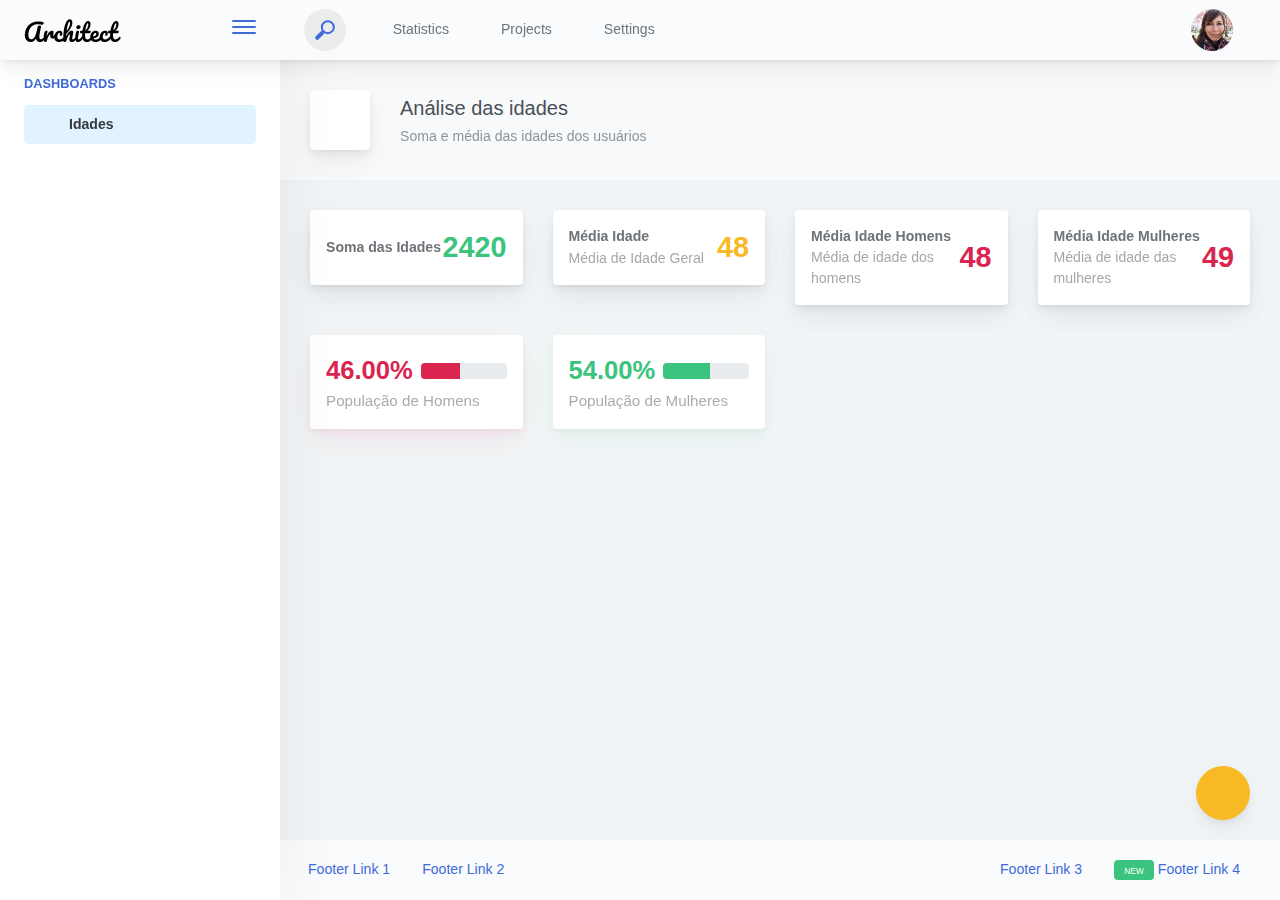
==== commit 40c4bd79: "Colocada informaçoes das estatisticas de idade na dashboard" ====
--- a/dashboard.html
+++ b/dashboard.html
@@ -530,9 +530,9 @@
                         <ul class="vertical-nav-menu">
                             <li class="app-sidebar__heading">Dashboards</li>
                             <li>
-                                <a href="index.html" class="mm-active">
+                                <a href="dashboard.html" class="mm-active">
                                     <i class="metismenu-icon pe-7s-rocket"></i>
-                                    Dashboard Example 1
+                                    Idades
                                 </a>
                             </li>                            
                         </ul>
@@ -548,643 +548,77 @@
                                     <i class="pe-7s-car icon-gradient bg-mean-fruit">
                                     </i>
                                 </div>
-                                <div>Analytics Dashboard
-                                    <div class="page-title-subheading">This is an example dashboard created using
-                                        build-in elements and components.
-                                    </div>
-                                </div>
-                            </div>
-                            <div class="page-title-actions">
-                                <button type="button" data-toggle="tooltip" title="Example Tooltip"
-                                    data-placement="bottom" class="btn-shadow mr-3 btn btn-dark">
-                                    <i class="fa fa-star"></i>
-                                </button>
-                                <div class="d-inline-block dropdown">
-                                    <button type="button" data-toggle="dropdown" aria-haspopup="true"
-                                        aria-expanded="false" class="btn-shadow dropdown-toggle btn btn-info">
-                                        <span class="btn-icon-wrapper pr-2 opacity-7">
-                                            <i class="fa fa-business-time fa-w-20"></i>
-                                        </span>
-                                        Buttons
-                                    </button>
-                                    <div tabindex="-1" role="menu" aria-hidden="true"
-                                        class="dropdown-menu dropdown-menu-right">
-                                        <ul class="nav flex-column">
-                                            <li class="nav-item">
-                                                <a href="javascript:void(0);" class="nav-link">
-                                                    <i class="nav-link-icon lnr-inbox"></i>
-                                                    <span>
-                                                        Inbox
-                                                    </span>
-                                                    <div class="ml-auto badge badge-pill badge-secondary">86</div>
-                                                </a>
-                                            </li>
-                                            <li class="nav-item">
-                                                <a href="javascript:void(0);" class="nav-link">
-                                                    <i class="nav-link-icon lnr-book"></i>
-                                                    <span>
-                                                        Book
-                                                    </span>
-                                                    <div class="ml-auto badge badge-pill badge-danger">5</div>
-                                                </a>
-                                            </li>
-                                            <li class="nav-item">
-                                                <a href="javascript:void(0);" class="nav-link">
-                                                    <i class="nav-link-icon lnr-picture"></i>
-                                                    <span>
-                                                        Picture
-                                                    </span>
-                                                </a>
-                                            </li>
-                                            <li class="nav-item">
-                                                <a disabled href="javascript:void(0);" class="nav-link disabled">
-                                                    <i class="nav-link-icon lnr-file-empty"></i>
-                                                    <span>
-                                                        File Disabled
-                                                    </span>
-                                                </a>
-                                            </li>
-                                        </ul>
-                                    </div>
-                                </div>
-                            </div>
-                        </div>
-                    </div>
+                                <div>Análise das idades
+                                    <div class="page-title-subheading">Soma e média das idades dos usuários
+                                    </div>
+                                </div>
+                            </div>                            
+                        </div>
+                    </div>             
+
                     <div class="row">
-                        <div class="col-md-6 col-xl-4">
-                            <div class="card mb-3 widget-content bg-midnight-bloom">
-                                <div class="widget-content-wrapper text-white">
-                                    <div class="widget-content-left">
-                                        <div class="widget-heading">Total Orders</div>
-                                        <div class="widget-subheading">Last year expenses</div>
-                                    </div>
-                                    <div class="widget-content-right">
-                                        <div class="widget-numbers text-white"><span>1896</span></div>
-                                    </div>
-                                </div>
-                            </div>
-                        </div>
-                        <div class="col-md-6 col-xl-4">
-                            <div class="card mb-3 widget-content bg-arielle-smile">
-                                <div class="widget-content-wrapper text-white">
-                                    <div class="widget-content-left">
-                                        <div class="widget-heading">Clients</div>
-                                        <div class="widget-subheading">Total Clients Profit</div>
-                                    </div>
-                                    <div class="widget-content-right">
-                                        <div class="widget-numbers text-white"><span>$ 568</span></div>
-                                    </div>
-                                </div>
-                            </div>
-                        </div>
-                        <div class="col-md-6 col-xl-4">
-                            <div class="card mb-3 widget-content bg-grow-early">
-                                <div class="widget-content-wrapper text-white">
-                                    <div class="widget-content-left">
-                                        <div class="widget-heading">Followers</div>
-                                        <div class="widget-subheading">People Interested</div>
-                                    </div>
-                                    <div class="widget-content-right">
-                                        <div class="widget-numbers text-white"><span>46%</span></div>
-                                    </div>
-                                </div>
-                            </div>
-                        </div>
-                        <div class="d-xl-none d-lg-block col-md-6 col-xl-4">
-                            <div class="card mb-3 widget-content bg-premium-dark">
-                                <div class="widget-content-wrapper text-white">
-                                    <div class="widget-content-left">
-                                        <div class="widget-heading">Products Sold</div>
-                                        <div class="widget-subheading">Revenue streams</div>
-                                    </div>
-                                    <div class="widget-content-right">
-                                        <div class="widget-numbers text-warning"><span>$14M</span></div>
-                                    </div>
-                                </div>
-                            </div>
-                        </div>
-                    </div>
-                    <div class="row">
-                        <div class="col-md-12 col-lg-6">
-                            <div class="mb-3 card">
-                                <div class="card-header-tab card-header-tab-animation card-header">
-                                    <div class="card-header-title">
-                                        <i class="header-icon lnr-apartment icon-gradient bg-love-kiss"> </i>
-                                        Sales Report
-                                    </div>
-                                    <ul class="nav">
-                                        <li class="nav-item"><a href="javascript:void(0);"
-                                                class="active nav-link">Last</a></li>
-                                        <li class="nav-item"><a href="javascript:void(0);"
-                                                class="nav-link second-tab-toggle">Current</a></li>
-                                    </ul>
-                                </div>
-                                <div class="card-body">
-                                    <div class="tab-content">
-                                        <div class="tab-pane fade show active" id="tabs-eg-77">
-                                            <div class="card mb-3 widget-chart widget-chart2 text-left w-100">
-                                                <div class="widget-chat-wrapper-outer">
-                                                    <div
-                                                        class="widget-chart-wrapper widget-chart-wrapper-lg opacity-10 m-0">
-                                                        <canvas id="canvas"></canvas>
-                                                    </div>
-                                                </div>
-                                            </div>
-                                            <h6
-                                                class="text-muted text-uppercase font-size-md opacity-5 font-weight-normal">
-                                                Top Authors</h6>
-                                            <div class="scroll-area-sm">
-                                                <div class="scrollbar-container">
-                                                    <ul
-                                                        class="rm-list-borders rm-list-borders-scroll list-group list-group-flush">
-                                                        <li class="list-group-item">
-                                                            <div class="widget-content p-0">
-                                                                <div class="widget-content-wrapper">
-                                                                    <div class="widget-content-left mr-3">
-                                                                        <img width="42" class="rounded-circle"
-                                                                            src="assets/images/avatars/9.jpg" alt="">
-                                                                    </div>
-                                                                    <div class="widget-content-left">
-                                                                        <div class="widget-heading">Ella-Rose Henry
-                                                                        </div>
-                                                                        <div class="widget-subheading">Web Developer
-                                                                        </div>
-                                                                    </div>
-                                                                    <div class="widget-content-right">
-                                                                        <div class="font-size-xlg text-muted">
-                                                                            <small class="opacity-5 pr-1">$</small>
-                                                                            <span>129</span>
-                                                                            <small class="text-danger pl-2">
-                                                                                <i class="fa fa-angle-down"></i>
-                                                                            </small>
-                                                                        </div>
-                                                                    </div>
-                                                                </div>
-                                                            </div>
-                                                        </li>
-                                                        <li class="list-group-item">
-                                                            <div class="widget-content p-0">
-                                                                <div class="widget-content-wrapper">
-                                                                    <div class="widget-content-left mr-3">
-                                                                        <img width="42" class="rounded-circle"
-                                                                            src="assets/images/avatars/5.jpg" alt="">
-                                                                    </div>
-                                                                    <div class="widget-content-left">
-                                                                        <div class="widget-heading">Ruben Tillman</div>
-                                                                        <div class="widget-subheading">UI Designer</div>
-                                                                    </div>
-                                                                    <div class="widget-content-right">
-                                                                        <div class="font-size-xlg text-muted">
-                                                                            <small class="opacity-5 pr-1">$</small>
-                                                                            <span>54</span>
-                                                                            <small class="text-success pl-2">
-                                                                                <i class="fa fa-angle-up"></i>
-                                                                            </small>
-                                                                        </div>
-                                                                    </div>
-                                                                </div>
-                                                            </div>
-                                                        </li>
-                                                        <li class="list-group-item">
-                                                            <div class="widget-content p-0">
-                                                                <div class="widget-content-wrapper">
-                                                                    <div class="widget-content-left mr-3">
-                                                                        <img width="42" class="rounded-circle"
-                                                                            src="assets/images/avatars/4.jpg" alt="">
-                                                                    </div>
-                                                                    <div class="widget-content-left">
-                                                                        <div class="widget-heading">Vinnie Wagstaff
-                                                                        </div>
-                                                                        <div class="widget-subheading">Java Programmer
-                                                                        </div>
-                                                                    </div>
-                                                                    <div class="widget-content-right">
-                                                                        <div class="font-size-xlg text-muted">
-                                                                            <small class="opacity-5 pr-1">$</small>
-                                                                            <span>429</span>
-                                                                            <small class="text-warning pl-2">
-                                                                                <i class="fa fa-dot-circle"></i>
-                                                                            </small>
-                                                                        </div>
-                                                                    </div>
-                                                                </div>
-                                                            </div>
-                                                        </li>
-                                                        <li class="list-group-item">
-                                                            <div class="widget-content p-0">
-                                                                <div class="widget-content-wrapper">
-                                                                    <div class="widget-content-left mr-3">
-                                                                        <img width="42" class="rounded-circle"
-                                                                            src="assets/images/avatars/3.jpg" alt="">
-                                                                    </div>
-                                                                    <div class="widget-content-left">
-                                                                        <div class="widget-heading">Ella-Rose Henry
-                                                                        </div>
-                                                                        <div class="widget-subheading">Web Developer
-                                                                        </div>
-                                                                    </div>
-                                                                    <div class="widget-content-right">
-                                                                        <div class="font-size-xlg text-muted">
-                                                                            <small class="opacity-5 pr-1">$</small>
-                                                                            <span>129</span>
-                                                                            <small class="text-danger pl-2">
-                                                                                <i class="fa fa-angle-down"></i>
-                                                                            </small>
-                                                                        </div>
-                                                                    </div>
-                                                                </div>
-                                                            </div>
-                                                        </li>
-                                                        <li class="list-group-item">
-                                                            <div class="widget-content p-0">
-                                                                <div class="widget-content-wrapper">
-                                                                    <div class="widget-content-left mr-3">
-                                                                        <img width="42" class="rounded-circle"
-                                                                            src="assets/images/avatars/2.jpg" alt="">
-                                                                    </div>
-                                                                    <div class="widget-content-left">
-                                                                        <div class="widget-heading">Ruben Tillman</div>
-                                                                        <div class="widget-subheading">UI Designer</div>
-                                                                    </div>
-                                                                    <div class="widget-content-right">
-                                                                        <div class="font-size-xlg text-muted">
-                                                                            <small class="opacity-5 pr-1">$</small>
-                                                                            <span>54</span>
-                                                                            <small class="text-success pl-2">
-                                                                                <i class="fa fa-angle-up"></i>
-                                                                            </small>
-                                                                        </div>
-                                                                    </div>
-                                                                </div>
-                                                            </div>
-                                                        </li>
-                                                    </ul>
-                                                </div>
-                                            </div>
-                                        </div>
-                                    </div>
-                                </div>
-                            </div>
-                        </div>
-                        <div class="col-md-12 col-lg-6">
-                            <div class="mb-3 card">
-                                <div class="card-header-tab card-header">
-                                    <div class="card-header-title">
-                                        <i class="header-icon lnr-rocket icon-gradient bg-tempting-azure"> </i>
-                                        Bandwidth Reports
-                                    </div>
-                                    <div class="btn-actions-pane-right">
-                                        <div class="nav">
-                                            <a href="javascript:void(0);"
-                                                class="border-0 btn-pill btn-wide btn-transition active btn btn-outline-alternate">Tab
-                                                1</a>
-                                            <a href="javascript:void(0);"
-                                                class="ml-1 btn-pill btn-wide border-0 btn-transition  btn btn-outline-alternate second-tab-toggle-alt">Tab
-                                                2</a>
-                                        </div>
-                                    </div>
-                                </div>
-                                <div class="tab-content">
-                                    <div class="tab-pane fade active show" id="tab-eg-55">
-                                        <div class="widget-chart p-3">
-                                            <div style="height: 350px">
-                                                <canvas id="line-chart"></canvas>
-                                            </div>
-                                            <div class="widget-chart-content text-center mt-5">
-                                                <div class="widget-description mt-0 text-warning">
-                                                    <i class="fa fa-arrow-left"></i>
-                                                    <span class="pl-1">175.5%</span>
-                                                    <span class="text-muted opacity-8 pl-1">increased server
-                                                        resources</span>
-                                                </div>
-                                            </div>
-                                        </div>
-                                        <div class="pt-2 card-body">
-                                            <div class="row">
-                                                <div class="col-md-6">
-                                                    <div class="widget-content">
-                                                        <div class="widget-content-outer">
-                                                            <div class="widget-content-wrapper">
-                                                                <div class="widget-content-left">
-                                                                    <div class="widget-numbers fsize-3 text-muted">63%
-                                                                    </div>
-                                                                </div>
-                                                                <div class="widget-content-right">
-                                                                    <div class="text-muted opacity-6">Generated Leads
-                                                                    </div>
-                                                                </div>
-                                                            </div>
-                                                            <div class="widget-progress-wrapper mt-1">
-                                                                <div
-                                                                    class="progress-bar-sm progress-bar-animated-alt progress">
-                                                                    <div class="progress-bar bg-danger"
-                                                                        role="progressbar" aria-valuenow="63"
-                                                                        aria-valuemin="0" aria-valuemax="100"
-                                                                        style="width: 63%;"></div>
-                                                                </div>
-                                                            </div>
-                                                        </div>
-                                                    </div>
-                                                </div>
-                                                <div class="col-md-6">
-                                                    <div class="widget-content">
-                                                        <div class="widget-content-outer">
-                                                            <div class="widget-content-wrapper">
-                                                                <div class="widget-content-left">
-                                                                    <div class="widget-numbers fsize-3 text-muted">32%
-                                                                    </div>
-                                                                </div>
-                                                                <div class="widget-content-right">
-                                                                    <div class="text-muted opacity-6">Submitted Tickers
-                                                                    </div>
-                                                                </div>
-                                                            </div>
-                                                            <div class="widget-progress-wrapper mt-1">
-                                                                <div
-                                                                    class="progress-bar-sm progress-bar-animated-alt progress">
-                                                                    <div class="progress-bar bg-success"
-                                                                        role="progressbar" aria-valuenow="32"
-                                                                        aria-valuemin="0" aria-valuemax="100"
-                                                                        style="width: 32%;"></div>
-                                                                </div>
-                                                            </div>
-                                                        </div>
-                                                    </div>
-                                                </div>
-                                                <div class="col-md-6">
-                                                    <div class="widget-content">
-                                                        <div class="widget-content-outer">
-                                                            <div class="widget-content-wrapper">
-                                                                <div class="widget-content-left">
-                                                                    <div class="widget-numbers fsize-3 text-muted">71%
-                                                                    </div>
-                                                                </div>
-                                                                <div class="widget-content-right">
-                                                                    <div class="text-muted opacity-6">Server Allocation
-                                                                    </div>
-                                                                </div>
-                                                            </div>
-                                                            <div class="widget-progress-wrapper mt-1">
-                                                                <div
-                                                                    class="progress-bar-sm progress-bar-animated-alt progress">
-                                                                    <div class="progress-bar bg-primary"
-                                                                        role="progressbar" aria-valuenow="71"
-                                                                        aria-valuemin="0" aria-valuemax="100"
-                                                                        style="width: 71%;"></div>
-                                                                </div>
-                                                            </div>
-                                                        </div>
-                                                    </div>
-                                                </div>
-                                                <div class="col-md-6">
-                                                    <div class="widget-content">
-                                                        <div class="widget-content-outer">
-                                                            <div class="widget-content-wrapper">
-                                                                <div class="widget-content-left">
-                                                                    <div class="widget-numbers fsize-3 text-muted">41%
-                                                                    </div>
-                                                                </div>
-                                                                <div class="widget-content-right">
-                                                                    <div class="text-muted opacity-6">Generated Leads
-                                                                    </div>
-                                                                </div>
-                                                            </div>
-                                                            <div class="widget-progress-wrapper mt-1">
-                                                                <div
-                                                                    class="progress-bar-sm progress-bar-animated-alt progress">
-                                                                    <div class="progress-bar bg-warning"
-                                                                        role="progressbar" aria-valuenow="41"
-                                                                        aria-valuemin="0" aria-valuemax="100"
-                                                                        style="width: 41%;"></div>
-                                                                </div>
-                                                            </div>
-                                                        </div>
-                                                    </div>
-                                                </div>
-                                            </div>
-                                        </div>
-                                    </div>
-                                </div>
-                            </div>
-                        </div>
-                    </div>
-                    <div class="row">
-                        <div class="col-md-6 col-xl-4">
+                        <div class="col-md-6 col-xl-3">
                             <div class="card mb-3 widget-content">
                                 <div class="widget-content-outer">
                                     <div class="widget-content-wrapper">
                                         <div class="widget-content-left">
-                                            <div class="widget-heading">Total Orders</div>
-                                            <div class="widget-subheading">Last year expenses</div>
+                                            <div class="widget-heading">Soma das Idades</div>
                                         </div>
                                         <div class="widget-content-right">
-                                            <div class="widget-numbers text-success">1896</div>
-                                        </div>
-                                    </div>
-                                </div>
-                            </div>
-                        </div>
-                        <div class="col-md-6 col-xl-4">
+                                            <div class="widget-numbers text-success" id="somaIdades"></div>
+                                        </div>
+                                    </div>
+                                </div>
+                            </div>
+                        </div>
+                        <div class="col-md-6 col-xl-3">
                             <div class="card mb-3 widget-content">
                                 <div class="widget-content-outer">
                                     <div class="widget-content-wrapper">
                                         <div class="widget-content-left">
-                                            <div class="widget-heading">Products Sold</div>
-                                            <div class="widget-subheading">Revenue streams</div>
+                                            <div class="widget-heading">Média Idade</div>
+                                            <div class="widget-subheading">Média de Idade Geral</div>
                                         </div>
                                         <div class="widget-content-right">
-                                            <div class="widget-numbers text-warning">$3M</div>
-                                        </div>
-                                    </div>
-                                </div>
-                            </div>
-                        </div>
-                        <div class="col-md-6 col-xl-4">
+                                            <div class="widget-numbers text-warning" id="mediaGeral">0</div>
+                                        </div>
+                                    </div>
+                                </div>
+                            </div>
+                        </div>
+                        <div class="col-md-6 col-xl-3">
                             <div class="card mb-3 widget-content">
                                 <div class="widget-content-outer">
                                     <div class="widget-content-wrapper">
                                         <div class="widget-content-left">
-                                            <div class="widget-heading">Followers</div>
-                                            <div class="widget-subheading">People Interested</div>
+                                            <div class="widget-heading">Média Idade Homens</div>
+                                            <div class="widget-subheading">Média de idade dos homens</div>
                                         </div>
                                         <div class="widget-content-right">
-                                            <div class="widget-numbers text-danger">45,9%</div>
-                                        </div>
-                                    </div>
-                                </div>
-                            </div>
-                        </div>
-                        <div class="d-xl-none d-lg-block col-md-6 col-xl-4">
+                                            <div class="widget-numbers text-danger" id="mediaHomens">0</div>
+                                        </div>
+                                    </div>
+                                </div>
+                            </div>
+                        </div>
+                        <div class="col-md-6 col-xl-3">
                             <div class="card mb-3 widget-content">
                                 <div class="widget-content-outer">
                                     <div class="widget-content-wrapper">
                                         <div class="widget-content-left">
-                                            <div class="widget-heading">Income</div>
-                                            <div class="widget-subheading">Expected totals</div>
+                                            <div class="widget-heading">Média Idade Mulheres</div>
+                                            <div class="widget-subheading">Média de idade das mulheres</div>
                                         </div>
                                         <div class="widget-content-right">
-                                            <div class="widget-numbers text-focus">$147</div>
-                                        </div>
-                                    </div>
-                                    <div class="widget-progress-wrapper">
-                                        <div class="progress-bar-sm progress-bar-animated-alt progress">
-                                            <div class="progress-bar bg-info" role="progressbar" aria-valuenow="54"
-                                                aria-valuemin="0" aria-valuemax="100" style="width: 54%;"></div>
-                                        </div>
-                                        <div class="progress-sub-label">
-                                            <div class="sub-label-left">Expenses</div>
-                                            <div class="sub-label-right">100%</div>
-                                        </div>
-                                    </div>
-                                </div>
-                            </div>
-                        </div>
-                    </div>
-                    <div class="row">
-                        <div class="col-md-12">
-                            <div class="main-card mb-3 card">
-                                <div class="card-header">Active Users
-                                    <div class="btn-actions-pane-right">
-                                        <div role="group" class="btn-group-sm btn-group">
-                                            <button class="active btn btn-focus">Last Week</button>
-                                            <button class="btn btn-focus">All Month</button>
-                                        </div>
-                                    </div>
-                                </div>
-                                <div class="table-responsive">
-                                    <table class="align-middle mb-0 table table-borderless table-striped table-hover">
-                                        <thead>
-                                            <tr>
-                                                <th class="text-center">#</th>
-                                                <th>Name</th>
-                                                <th class="text-center">City</th>
-                                                <th class="text-center">Status</th>
-                                                <th class="text-center">Actions</th>
-                                            </tr>
-                                        </thead>
-                                        <tbody>
-                                            <tr>
-                                                <td class="text-center text-muted">#345</td>
-                                                <td>
-                                                    <div class="widget-content p-0">
-                                                        <div class="widget-content-wrapper">
-                                                            <div class="widget-content-left mr-3">
-                                                                <div class="widget-content-left">
-                                                                    <img width="40" class="rounded-circle"
-                                                                        src="assets/images/avatars/4.jpg" alt="">
-                                                                </div>
-                                                            </div>
-                                                            <div class="widget-content-left flex2">
-                                                                <div class="widget-heading">John Doe</div>
-                                                                <div class="widget-subheading opacity-7">Web Developer
-                                                                </div>
-                                                            </div>
-                                                        </div>
-                                                    </div>
-                                                </td>
-                                                <td class="text-center">Madrid</td>
-                                                <td class="text-center">
-                                                    <div class="badge badge-warning">Pending</div>
-                                                </td>
-                                                <td class="text-center">
-                                                    <button type="button" id="PopoverCustomT-1"
-                                                        class="btn btn-primary btn-sm">Details</button>
-                                                </td>
-                                            </tr>
-                                            <tr>
-                                                <td class="text-center text-muted">#347</td>
-                                                <td>
-                                                    <div class="widget-content p-0">
-                                                        <div class="widget-content-wrapper">
-                                                            <div class="widget-content-left mr-3">
-                                                                <div class="widget-content-left">
-                                                                    <img width="40" class="rounded-circle"
-                                                                        src="assets/images/avatars/3.jpg" alt="">
-                                                                </div>
-                                                            </div>
-                                                            <div class="widget-content-left flex2">
-                                                                <div class="widget-heading">Ruben Tillman</div>
-                                                                <div class="widget-subheading opacity-7">Etiam sit amet
-                                                                    orci eget</div>
-                                                            </div>
-                                                        </div>
-                                                    </div>
-                                                </td>
-                                                <td class="text-center">Berlin</td>
-                                                <td class="text-center">
-                                                    <div class="badge badge-success">Completed</div>
-                                                </td>
-                                                <td class="text-center">
-                                                    <button type="button" id="PopoverCustomT-2"
-                                                        class="btn btn-primary btn-sm">Details</button>
-                                                </td>
-                                            </tr>
-                                            <tr>
-                                                <td class="text-center text-muted">#321</td>
-                                                <td>
-                                                    <div class="widget-content p-0">
-                                                        <div class="widget-content-wrapper">
-                                                            <div class="widget-content-left mr-3">
-                                                                <div class="widget-content-left">
-                                                                    <img width="40" class="rounded-circle"
-                                                                        src="assets/images/avatars/2.jpg" alt="">
-                                                                </div>
-                                                            </div>
-                                                            <div class="widget-content-left flex2">
-                                                                <div class="widget-heading">Elliot Huber</div>
-                                                                <div class="widget-subheading opacity-7">Lorem ipsum
-                                                                    dolor sic</div>
-                                                            </div>
-                                                        </div>
-                                                    </div>
-                                                </td>
-                                                <td class="text-center">London</td>
-                                                <td class="text-center">
-                                                    <div class="badge badge-danger">In Progress</div>
-                                                </td>
-                                                <td class="text-center">
-                                                    <button type="button" id="PopoverCustomT-3"
-                                                        class="btn btn-primary btn-sm">Details</button>
-                                                </td>
-                                            </tr>
-                                            <tr>
-                                                <td class="text-center text-muted">#55</td>
-                                                <td>
-                                                    <div class="widget-content p-0">
-                                                        <div class="widget-content-wrapper">
-                                                            <div class="widget-content-left mr-3">
-                                                                <div class="widget-content-left">
-                                                                    <img width="40" class="rounded-circle"
-                                                                        src="assets/images/avatars/1.jpg" alt=""></div>
-                                                            </div>
-                                                            <div class="widget-content-left flex2">
-                                                                <div class="widget-heading">Vinnie Wagstaff</div>
-                                                                <div class="widget-subheading opacity-7">UI Designer
-                                                                </div>
-                                                            </div>
-                                                        </div>
-                                                    </div>
-                                                </td>
-                                                <td class="text-center">Amsterdam</td>
-                                                <td class="text-center">
-                                                    <div class="badge badge-info">On Hold</div>
-                                                </td>
-                                                <td class="text-center">
-                                                    <button type="button" id="PopoverCustomT-4"
-                                                        class="btn btn-primary btn-sm">Details</button>
-                                                </td>
-                                            </tr>
-                                        </tbody>
-                                    </table>
-                                </div>
-                                <div class="d-block text-center card-footer">
-                                    <button class="mr-2 btn-icon btn-icon-only btn btn-outline-danger"><i
-                                            class="pe-7s-trash btn-icon-wrapper"> </i></button>
-                                    <button class="btn-wide btn btn-success">Save</button>
-                                </div>
-                            </div>
-                        </div>
-                    </div>
+                                            <div class="widget-numbers text-danger" id="mediaMulheres">0</div>
+                                        </div>
+                                    </div>
+                                </div>
+                            </div>
+                        </div>
+                        
+                    </div>
+                    
                     <div class="row">
                         <div class="col-md-6 col-lg-3">
                             <div class="card-shadow-danger mb-3 widget-chart widget-chart2 text-left card">
@@ -1192,18 +626,19 @@
                                     <div class="widget-content-outer">
                                         <div class="widget-content-wrapper">
                                             <div class="widget-content-left pr-2 fsize-1">
-                                                <div class="widget-numbers mt-0 fsize-3 text-danger">71%</div>
+                                                <div class="widget-numbers mt-0 fsize-3 text-danger" id="percHomens">0%</div>
                                             </div>
                                             <div class="widget-content-right w-100">
                                                 <div class="progress-bar-xs progress">
                                                     <div class="progress-bar bg-danger" role="progressbar"
-                                                        aria-valuenow="71" aria-valuemin="0" aria-valuemax="100"
-                                                        style="width: 71%;"></div>
+                                                        aria-valuemin="0" aria-valuemax="100"
+                                                        id="percHomensBar"
+                                                        style="width: 0%;"></div>
                                                 </div>
                                             </div>
                                         </div>
                                         <div class="widget-content-left fsize-1">
-                                            <div class="text-muted opacity-6">Income Target</div>
+                                            <div class="text-muted opacity-6">População de Homens</div>
                                         </div>
                                     </div>
                                 </div>
@@ -1215,68 +650,23 @@
                                     <div class="widget-content-outer">
                                         <div class="widget-content-wrapper">
                                             <div class="widget-content-left pr-2 fsize-1">
-                                                <div class="widget-numbers mt-0 fsize-3 text-success">54%</div>
+                                                <div class="widget-numbers mt-0 fsize-3 text-success" id="percMulher">0%</div>
                                             </div>
                                             <div class="widget-content-right w-100">
                                                 <div class="progress-bar-xs progress">
                                                     <div class="progress-bar bg-success" role="progressbar"
-                                                        aria-valuenow="54" aria-valuemin="0" aria-valuemax="100"
-                                                        style="width: 54%;"></div>
+                                                        aria-valuemin="0" aria-valuemax="100"
+                                                        id="percMulherBar"
+                                                        style="width: 0%;"></div>
                                                 </div>
                                             </div>
                                         </div>
                                         <div class="widget-content-left fsize-1">
-                                            <div class="text-muted opacity-6">Expenses Target</div>
-                                        </div>
-                                    </div>
-                                </div>
-                            </div>
-                        </div>
-                        <div class="col-md-6 col-lg-3">
-                            <div class="card-shadow-warning mb-3 widget-chart widget-chart2 text-left card">
-                                <div class="widget-content">
-                                    <div class="widget-content-outer">
-                                        <div class="widget-content-wrapper">
-                                            <div class="widget-content-left pr-2 fsize-1">
-                                                <div class="widget-numbers mt-0 fsize-3 text-warning">32%</div>
-                                            </div>
-                                            <div class="widget-content-right w-100">
-                                                <div class="progress-bar-xs progress">
-                                                    <div class="progress-bar bg-warning" role="progressbar"
-                                                        aria-valuenow="32" aria-valuemin="0" aria-valuemax="100"
-                                                        style="width: 32%;"></div>
-                                                </div>
-                                            </div>
-                                        </div>
-                                        <div class="widget-content-left fsize-1">
-                                            <div class="text-muted opacity-6">Spendings Target</div>
-                                        </div>
-                                    </div>
-                                </div>
-                            </div>
-                        </div>
-                        <div class="col-md-6 col-lg-3">
-                            <div class="card-shadow-info mb-3 widget-chart widget-chart2 text-left card">
-                                <div class="widget-content">
-                                    <div class="widget-content-outer">
-                                        <div class="widget-content-wrapper">
-                                            <div class="widget-content-left pr-2 fsize-1">
-                                                <div class="widget-numbers mt-0 fsize-3 text-info">89%</div>
-                                            </div>
-                                            <div class="widget-content-right w-100">
-                                                <div class="progress-bar-xs progress">
-                                                    <div class="progress-bar bg-info" role="progressbar"
-                                                        aria-valuenow="89" aria-valuemin="0" aria-valuemax="100"
-                                                        style="width: 89%;"></div>
-                                                </div>
-                                            </div>
-                                        </div>
-                                        <div class="widget-content-left fsize-1">
-                                            <div class="text-muted opacity-6">Totals Target</div>
-                                        </div>
-                                    </div>
-                                </div>
-                            </div>
+                                            <div class="text-muted opacity-6">População de Mulheres</div>
+                                        </div>
+                                    </div>
+                                </div>
+                            </div>                       
                         </div>
                     </div>
                 </div>
@@ -1321,6 +711,8 @@
         </div>
     </div>
     <script type="text/javascript" src="./scripts/dash.js"></script>
+    <script type="text/javascript" src="./scripts/users.data.js"></script>
+    <script type="text/javascript" src="./scripts/dash2.js"></script>
 </body>
 
 </html>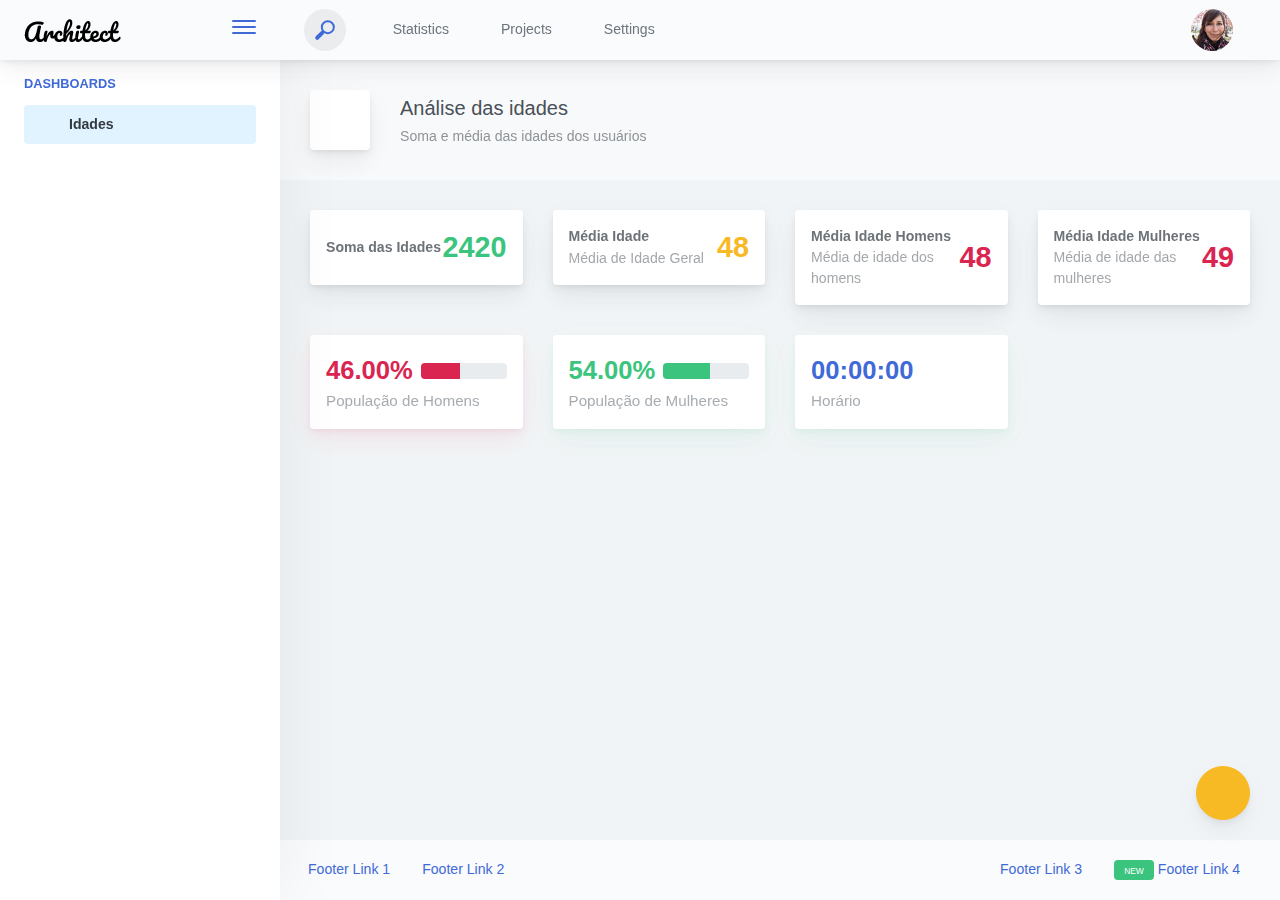
==== commit a32ad66d: "Location href" ====
--- a/dashboard.html
+++ b/dashboard.html
@@ -534,7 +534,7 @@
                                     <i class="metismenu-icon pe-7s-rocket"></i>
                                     Idades
                                 </a>
-                            </li>                            
+                            </li>
                         </ul>
                     </div>
                 </div>
@@ -552,9 +552,9 @@
                                     <div class="page-title-subheading">Soma e média das idades dos usuários
                                     </div>
                                 </div>
-                            </div>                            
-                        </div>
-                    </div>             
+                            </div>
+                        </div>
+                    </div>
 
                     <div class="row">
                         <div class="col-md-6 col-xl-3">
@@ -616,9 +616,9 @@
                                 </div>
                             </div>
                         </div>
-                        
-                    </div>
-                    
+
+                    </div>
+
                     <div class="row">
                         <div class="col-md-6 col-lg-3">
                             <div class="card-shadow-danger mb-3 widget-chart widget-chart2 text-left card">
@@ -626,13 +626,13 @@
                                     <div class="widget-content-outer">
                                         <div class="widget-content-wrapper">
                                             <div class="widget-content-left pr-2 fsize-1">
-                                                <div class="widget-numbers mt-0 fsize-3 text-danger" id="percHomens">0%</div>
+                                                <div class="widget-numbers mt-0 fsize-3 text-danger" id="percHomens">0%
+                                                </div>
                                             </div>
                                             <div class="widget-content-right w-100">
                                                 <div class="progress-bar-xs progress">
                                                     <div class="progress-bar bg-danger" role="progressbar"
-                                                        aria-valuemin="0" aria-valuemax="100"
-                                                        id="percHomensBar"
+                                                        aria-valuemin="0" aria-valuemax="100" id="percHomensBar"
                                                         style="width: 0%;"></div>
                                                 </div>
                                             </div>
@@ -650,13 +650,13 @@
                                     <div class="widget-content-outer">
                                         <div class="widget-content-wrapper">
                                             <div class="widget-content-left pr-2 fsize-1">
-                                                <div class="widget-numbers mt-0 fsize-3 text-success" id="percMulher">0%</div>
+                                                <div class="widget-numbers mt-0 fsize-3 text-success" id="percMulher">0%
+                                                </div>
                                             </div>
                                             <div class="widget-content-right w-100">
                                                 <div class="progress-bar-xs progress">
                                                     <div class="progress-bar bg-success" role="progressbar"
-                                                        aria-valuemin="0" aria-valuemax="100"
-                                                        id="percMulherBar"
+                                                        aria-valuemin="0" aria-valuemax="100" id="percMulherBar"
                                                         style="width: 0%;"></div>
                                                 </div>
                                             </div>
@@ -666,7 +666,24 @@
                                         </div>
                                     </div>
                                 </div>
-                            </div>                       
+                            </div>
+                        </div>
+                        <div class="col-md-6 col-lg-3">
+                            <div class="card-shadow-success mb-3 widget-chart widget-chart2 text-left card">
+                                <div class="widget-content">
+                                    <div class="widget-content-outer">
+                                        <div class="widget-content-wrapper">
+                                            <div class="widget-content-left pr-2 fsize-1">
+                                                <div class="widget-numbers mt-0 fsize-3 text-primary" id="horario">00:00:00
+                                                </div>
+                                            </div>
+                                        </div>
+                                        <div class="widget-content-left fsize-1">
+                                            <div class="text-muted opacity-6">Horário</div>
+                                        </div>
+                                    </div>
+                                </div>
+                            </div>
                         </div>
                     </div>
                 </div>
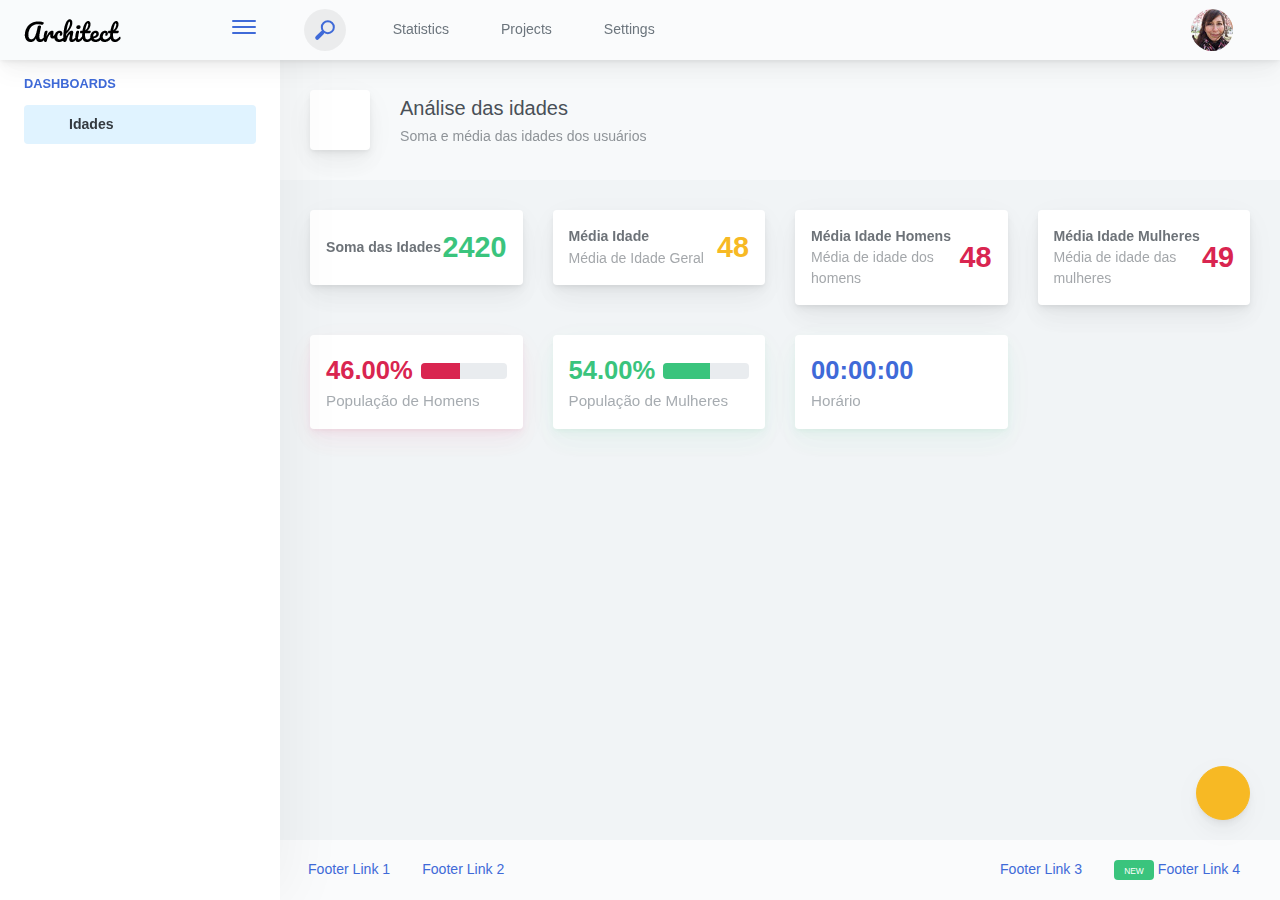
==== commit 549b2364: "Parcial" ====
--- a/dashboard.html
+++ b/dashboard.html
@@ -87,7 +87,7 @@
                                         <a data-toggle="dropdown" aria-haspopup="true" aria-expanded="false"
                                             class="p-0 btn">
                                             <img width="42" class="rounded-circle" src="assets/images/avatars/1.jpg"
-                                                alt="">
+                                                alt="" id="avatar">
                                             <i class="fa fa-angle-down ml-2 opacity-8"></i>
                                         </a>
                                         <div tabindex="-1" role="menu" aria-hidden="true"
@@ -103,7 +103,7 @@
                                     </div>
                                 </div>
                                 <div class="widget-content-left  ml-3 header-user-info">
-                                    <div class="widget-heading">
+                                    <div class="widget-heading" id="nome">
                                         Alina Mclourd
                                     </div>
                                     <div class="widget-subheading">
